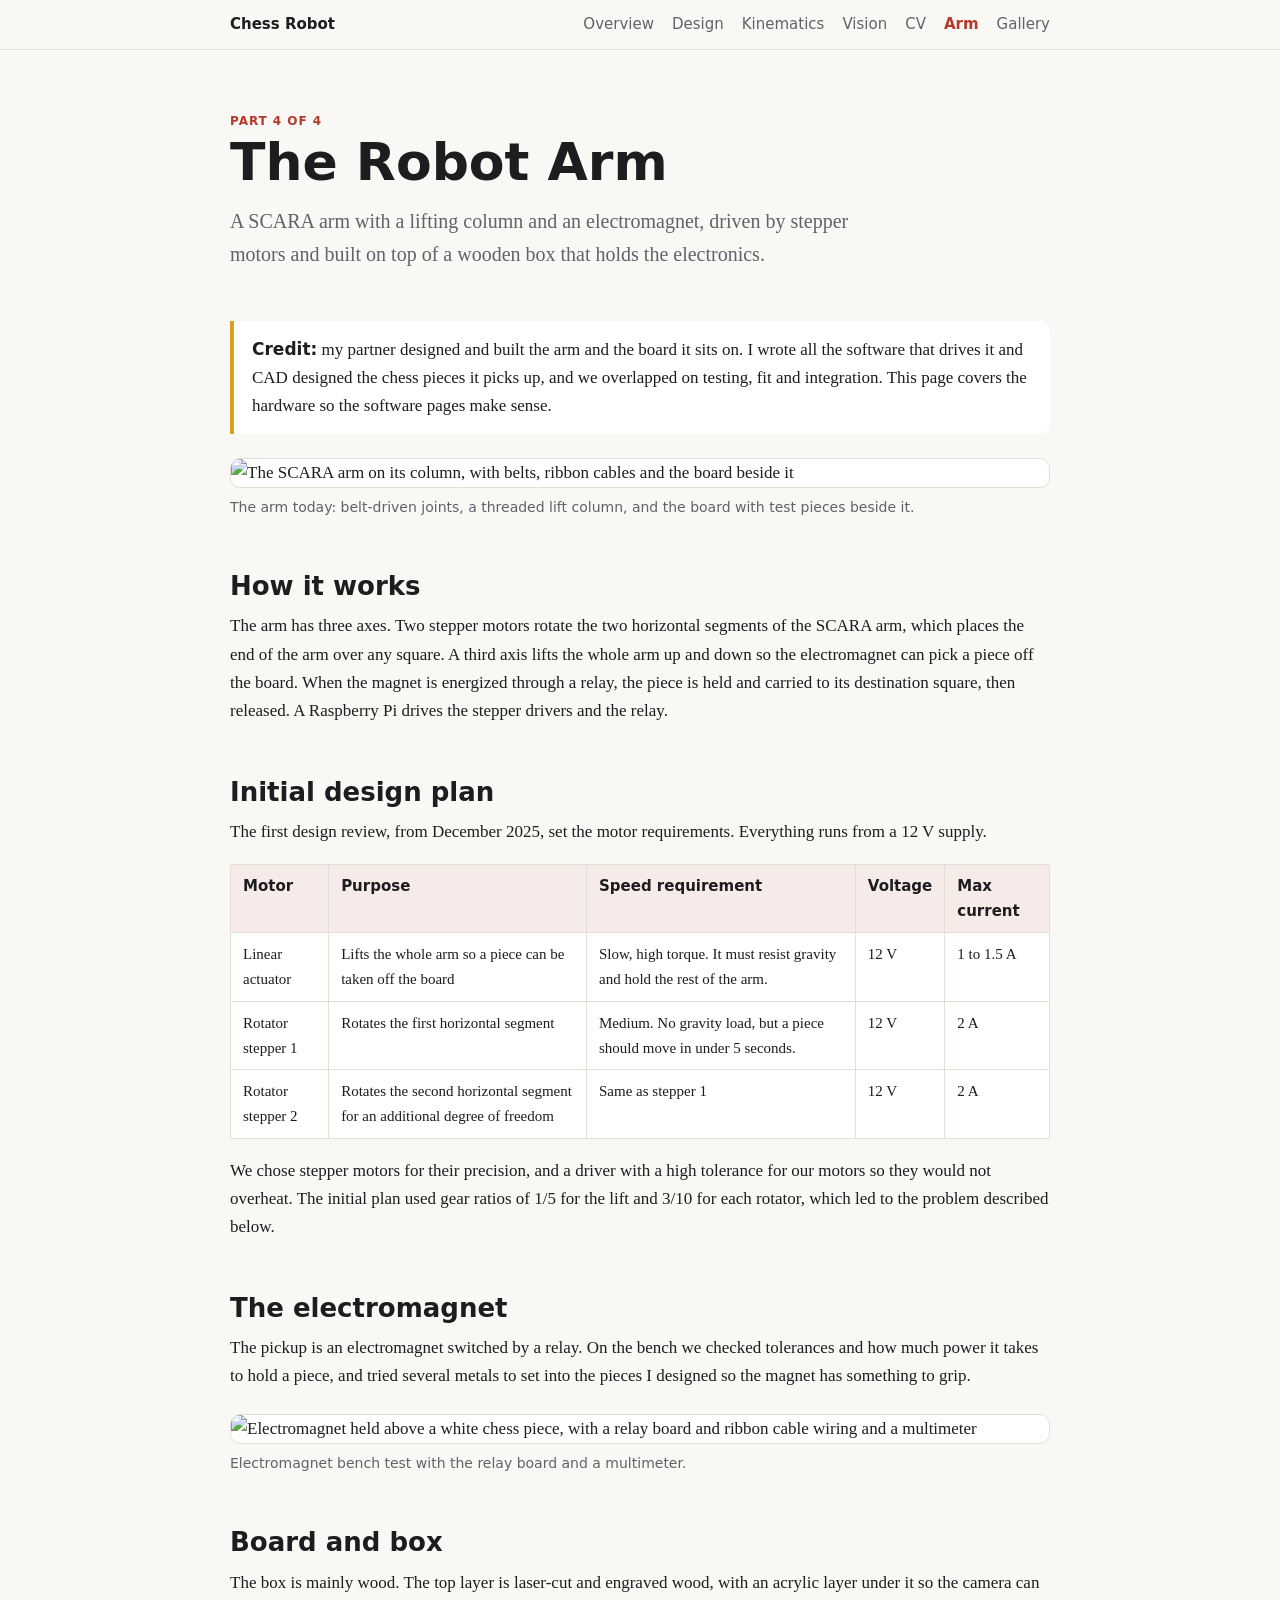
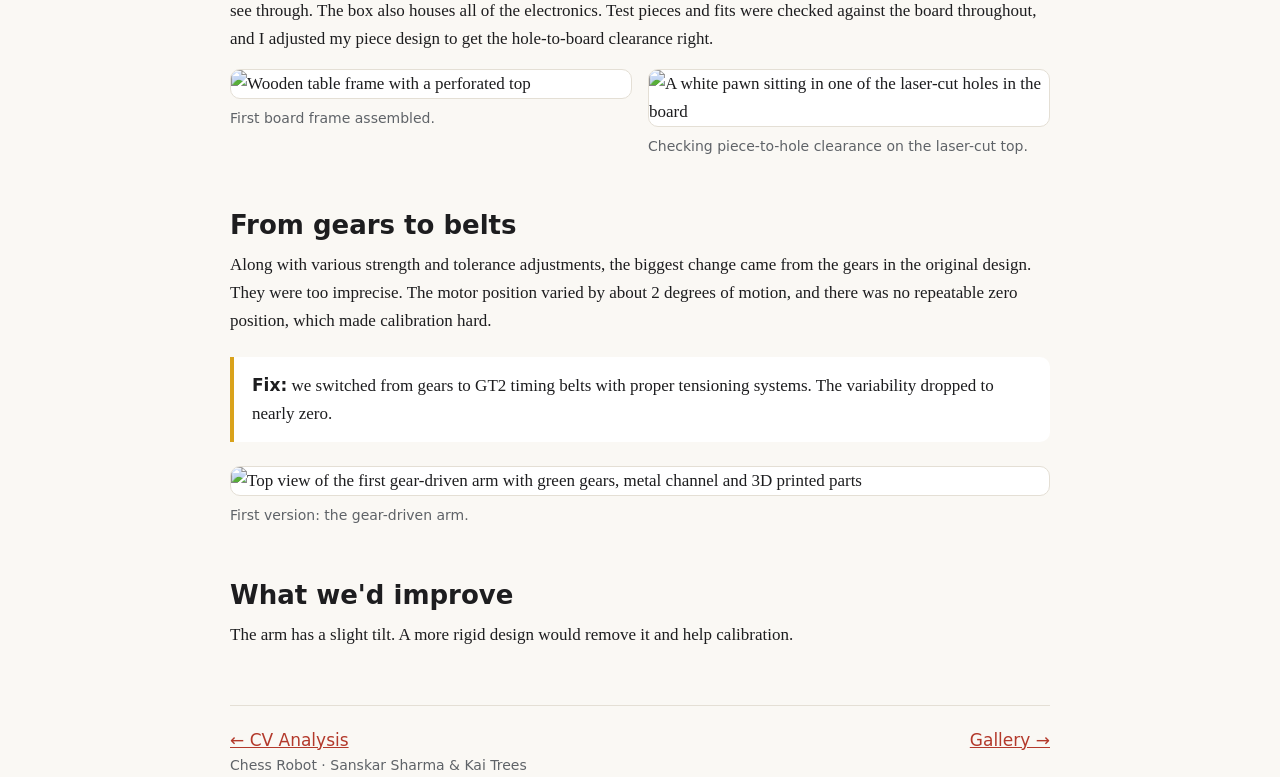
==== arm.html @ 75dbc2f9 "Add files via upload" ====
<!doctype html>
<html lang="en">
<head>
<meta charset="utf-8">
<meta name="viewport" content="width=device-width, initial-scale=1">
<title>Robot Arm | Chess Robot</title>
<meta name="description" content="The SCARA arm, electromagnetic pickup, board box and the switch from gears to belts.">
<link rel="stylesheet" href="style.css">
</head>
<body>
<nav>
  <div class="wrap">
    <a class="brand" href="index.html">Chess Robot</a>
    <a href="index.html">Overview</a>
    <a href="design.html">Design</a>
    <a href="kinematics.html">Kinematics</a>
    <a href="vision.html">Vision</a>
    <a href="cv.html">CV</a>
    <a class="on" href="arm.html">Arm</a>
    <a href="gallery.html">Gallery</a>
  </div>
</nav>

<main class="wrap">
  <header class="hero">
    <span class="label">Part 4 of 4</span>
    <h1>The Robot Arm</h1>
    <p class="lead">A SCARA arm with a lifting column and an electromagnet, driven by stepper motors and built on top of a wooden box that holds the electronics.</p>
  </header>

  <div class="callout"><strong>Credit:</strong> my partner designed and built the arm and the board it sits on. I wrote all the software that drives it and CAD designed the chess pieces it picks up, and we overlapped on testing, fit and integration. This page covers the hardware so the software pages make sense.</div>

  <figure>
    <img src="images/robot-arm.jpg" alt="The SCARA arm on its column, with belts, ribbon cables and the board beside it">
    <figcaption>The arm today: belt-driven joints, a threaded lift column, and the board with test pieces beside it.</figcaption>
  </figure>

  <h2>How it works</h2>
  <p>The arm has three axes. Two stepper motors rotate the two horizontal segments of the SCARA arm, which places the end of the arm over any square. A third axis lifts the whole arm up and down so the electromagnet can pick a piece off the board. When the magnet is energized through a relay, the piece is held and carried to its destination square, then released. A Raspberry Pi drives the stepper drivers and the relay.</p>

  <h2>Initial design plan</h2>
  <p>The first design review, from December 2025, set the motor requirements. Everything runs from a 12 V supply.</p>
  <div class="tablewrap">
  <table>
    <tr><th>Motor</th><th>Purpose</th><th>Speed requirement</th><th>Voltage</th><th>Max current</th></tr>
    <tr><td>Linear actuator</td><td>Lifts the whole arm so a piece can be taken off the board</td><td>Slow, high torque. It must resist gravity and hold the rest of the arm.</td><td>12 V</td><td>1 to 1.5 A</td></tr>
    <tr><td>Rotator stepper 1</td><td>Rotates the first horizontal segment</td><td>Medium. No gravity load, but a piece should move in under 5 seconds.</td><td>12 V</td><td>2 A</td></tr>
    <tr><td>Rotator stepper 2</td><td>Rotates the second horizontal segment for an additional degree of freedom</td><td>Same as stepper 1</td><td>12 V</td><td>2 A</td></tr>
  </table>
  </div>
  <p>We chose stepper motors for their precision, and a driver with a high tolerance for our motors so they would not overheat. The initial plan used gear ratios of 1/5 for the lift and 3/10 for each rotator, which led to the problem described below.</p>

  <h2>The electromagnet</h2>
  <p>The pickup is an electromagnet switched by a relay. On the bench we checked tolerances and how much power it takes to hold a piece, and tried several metals to set into the pieces I designed so the magnet has something to grip.</p>
  <figure>
    <img src="images/electromagnet-test.jpg" alt="Electromagnet held above a white chess piece, with a relay board and ribbon cable wiring and a multimeter">
    <figcaption>Electromagnet bench test with the relay board and a multimeter.</figcaption>
  </figure>

  <h2>Board and box</h2>
  <p>The box is mainly wood. The top layer is laser-cut and engraved wood, with an acrylic layer under it so the camera can see through. The box also houses all of the electronics. Test pieces and fits were checked against the board throughout, and I adjusted my piece design to get the hole-to-board clearance right.</p>
  <div class="grid2">
    <figure>
      <img src="images/board-frame.jpg" alt="Wooden table frame with a perforated top">
      <figcaption>First board frame assembled.</figcaption>
    </figure>
    <figure>
      <img src="images/pawn-hole.jpg" alt="A white pawn sitting in one of the laser-cut holes in the board">
      <figcaption>Checking piece-to-hole clearance on the laser-cut top.</figcaption>
    </figure>
  </div>

  <h2>From gears to belts</h2>
  <p>Along with various strength and tolerance adjustments, the biggest change came from the gears in the original design. They were too imprecise. The motor position varied by about 2 degrees of motion, and there was no repeatable zero position, which made calibration hard.</p>
  <div class="callout"><strong>Fix:</strong> we switched from gears to GT2 timing belts with proper tensioning systems. The variability dropped to nearly zero.</div>
  <figure>
    <img src="images/arm-gear-v1.jpg" alt="Top view of the first gear-driven arm with green gears, metal channel and 3D printed parts">
    <figcaption>First version: the gear-driven arm.</figcaption>
  </figure>

  <h2>What we'd improve</h2>
  <p>The arm has a slight tilt. A more rigid design would remove it and help calibration.</p>

  <div class="pager"><a href="cv.html">&larr; CV Analysis</a><a href="gallery.html">Gallery &rarr;</a></div>
</main>

<footer class="wrap">Chess Robot &middot; Sanskar Sharma &amp; Kai Trees</footer>
</body>
</html>
---- style.css ----
:root {
  --bg: #faf8f4;
  --ink: #1d1d1f;
  --muted: #5f6368;
  --accent: #b3392b;
  --accent-2: #d9a21b;
  --card: #ffffff;
  --line: #e4dfd5;
  --code-bg: #1f2328;
  --code-ink: #e6e6e6;
}
@media (prefers-color-scheme: dark) {
  :root {
    --bg: #17181a;
    --ink: #ececec;
    --muted: #a0a4a8;
    --accent: #e8695a;
    --accent-2: #e6b73a;
    --card: #202225;
    --line: #34373b;
    --code-bg: #0f1113;
  }
}
* { box-sizing: border-box; }
html { scroll-behavior: smooth; }
body {
  margin: 0;
  background: var(--bg);
  color: var(--ink);
  font: 17px/1.65 Georgia, "Times New Roman", serif;
}
h1, h2, h3, nav, .label, th, figcaption, .btn {
  font-family: system-ui, -apple-system, "Segoe UI", Roboto, sans-serif;
}
.wrap { max-width: 860px; margin: 0 auto; padding: 0 20px; }

/* nav */
nav {
  position: sticky; top: 0; z-index: 10;
  background: var(--bg);
  border-bottom: 1px solid var(--line);
}
nav .wrap { display: flex; flex-wrap: wrap; gap: 4px 18px; align-items: center; padding-top: 12px; padding-bottom: 12px; }
nav .brand { font-weight: 700; margin-right: auto; color: var(--ink); text-decoration: none; }
nav a { color: var(--muted); text-decoration: none; font-size: 15px; }
nav a:hover, nav a.on { color: var(--accent); }
nav a.on { font-weight: 600; }

/* hero */
.hero { padding: 56px 0 28px; }
.hero h1 { font-size: clamp(34px, 6vw, 52px); line-height: 1.1; margin: 0 0 14px; }
.hero p.lead { font-size: 20px; color: var(--muted); margin: 0; max-width: 640px; }
.label { text-transform: uppercase; letter-spacing: .08em; font-size: 12px; color: var(--accent); font-weight: 700; }

h2 { font-size: 26px; margin: 52px 0 10px; line-height: 1.2; }
h3 { font-size: 19px; margin: 28px 0 6px; }
p { margin: 0 0 16px; }
a { color: var(--accent); }

/* facts */
.facts { display: grid; grid-template-columns: repeat(auto-fit, minmax(240px, 1fr)); gap: 14px; margin: 28px 0 8px; }
.fact { background: var(--card); border: 1px solid var(--line); border-radius: 10px; padding: 16px 18px; }
.fact .label { display: block; margin-bottom: 6px; }
.fact p { margin: 0; font-size: 15.5px; line-height: 1.5; }

/* figures */
figure { margin: 24px 0; }
figure img { width: 100%; height: auto; border-radius: 10px; border: 1px solid var(--line); display: block; background: var(--card); }
figcaption { font-size: 14px; color: var(--muted); margin-top: 8px; }
.grid2 { display: grid; grid-template-columns: repeat(auto-fit, minmax(300px, 1fr)); gap: 16px; }
.grid2 figure { margin: 0; }

video { width: 100%; height: auto; border-radius: 10px; border: 1px solid var(--line); display: block; background: #000; }
.grid3 { display: grid; grid-template-columns: repeat(auto-fit, minmax(240px, 1fr)); gap: 16px; }
.grid3 figure { margin: 0; }

/* callout */
.callout { border-left: 4px solid var(--accent-2); background: var(--card); padding: 14px 18px; border-radius: 0 10px 10px 0; margin: 22px 0; }
.callout strong { font-family: system-ui, sans-serif; }

/* tables */
.tablewrap { overflow-x: auto; margin: 18px 0; }
table { border-collapse: collapse; width: 100%; font-size: 15px; background: var(--card); }
th, td { text-align: left; padding: 9px 12px; border: 1px solid var(--line); vertical-align: top; }
th { background: color-mix(in srgb, var(--accent) 10%, var(--card)); }

/* code */
pre, code { font-family: ui-monospace, SFMono-Regular, Menlo, Consolas, monospace; }
pre { background: var(--code-bg); color: var(--code-ink); padding: 16px 18px; border-radius: 10px; overflow-x: auto; font-size: 14px; line-height: 1.5; }
code { font-size: .92em; }
p code, li code { background: color-mix(in srgb, var(--muted) 18%, transparent); padding: 1px 5px; border-radius: 4px; }

/* page links */
.cards { display: grid; grid-template-columns: repeat(auto-fit, minmax(250px, 1fr)); gap: 14px; margin: 18px 0; }
.cards a { display: block; background: var(--card); border: 1px solid var(--line); border-radius: 10px; padding: 18px; text-decoration: none; color: var(--ink); transition: border-color .15s, transform .15s; }
.cards a:hover { border-color: var(--accent); transform: translateY(-2px); }
.cards a b { display: block; font-family: system-ui, sans-serif; color: var(--accent); margin-bottom: 4px; }
.cards a span { font-size: 15px; color: var(--muted); line-height: 1.45; display: block; }

.pager { display: flex; justify-content: space-between; gap: 12px; margin: 56px 0 0; padding-top: 20px; border-top: 1px solid var(--line); font-family: system-ui, sans-serif; }
footer { color: var(--muted); font-size: 14px; padding: 36px 0 56px; font-family: system-ui, sans-serif; }

@media (max-width: 520px) {
  body { font-size: 16px; }
  .hero { padding-top: 36px; }
}
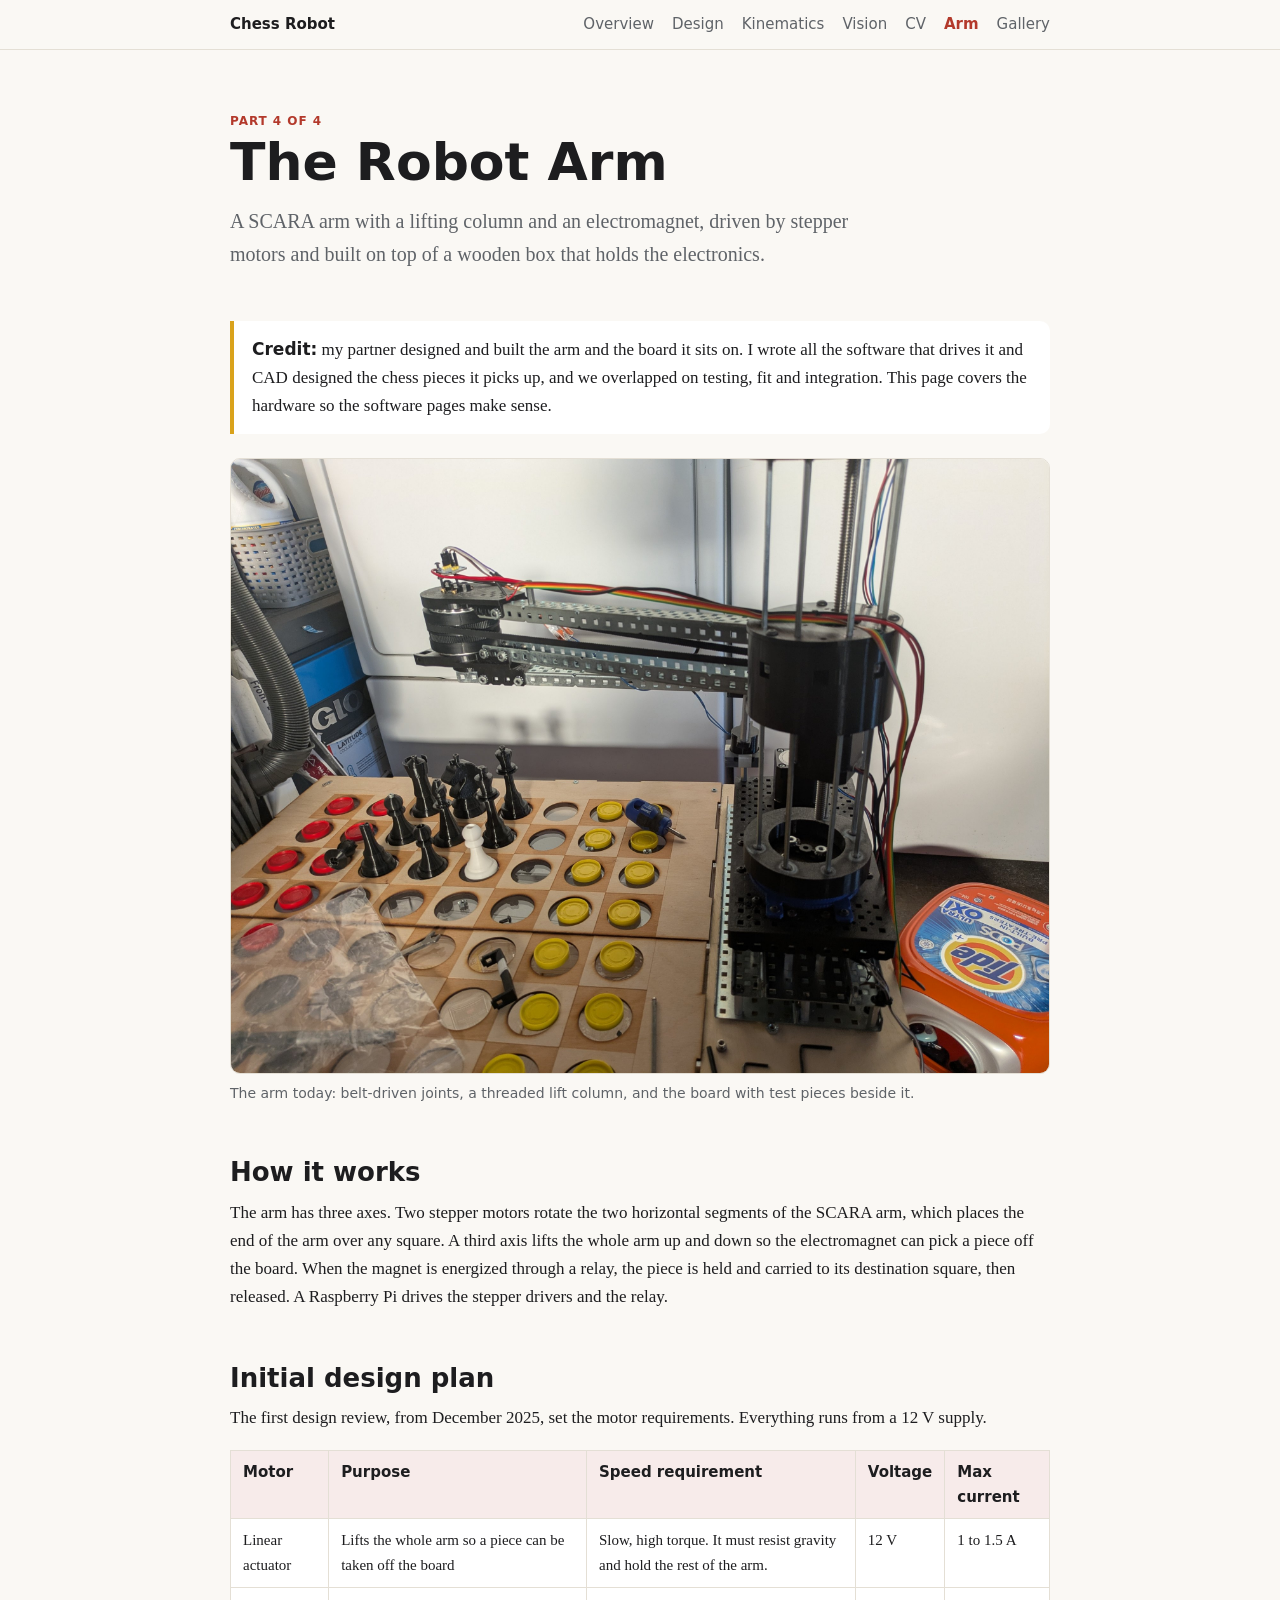
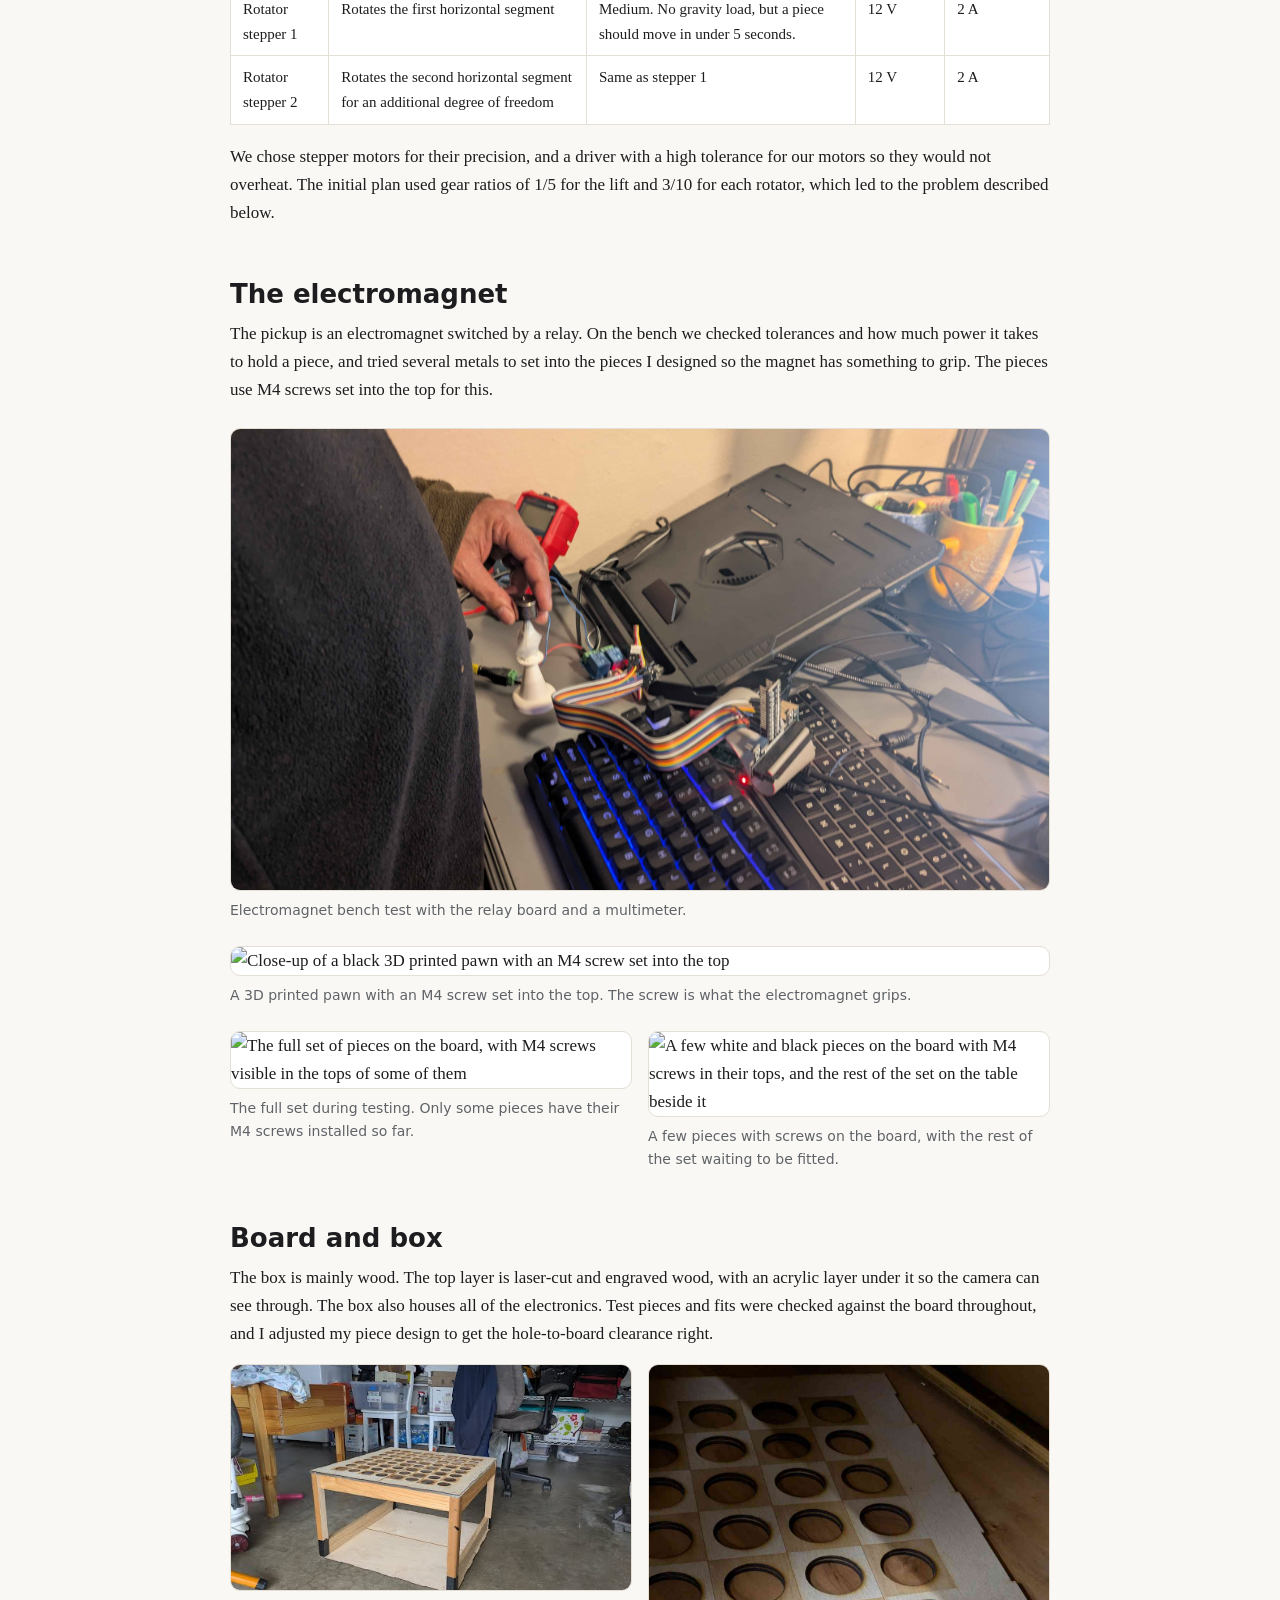
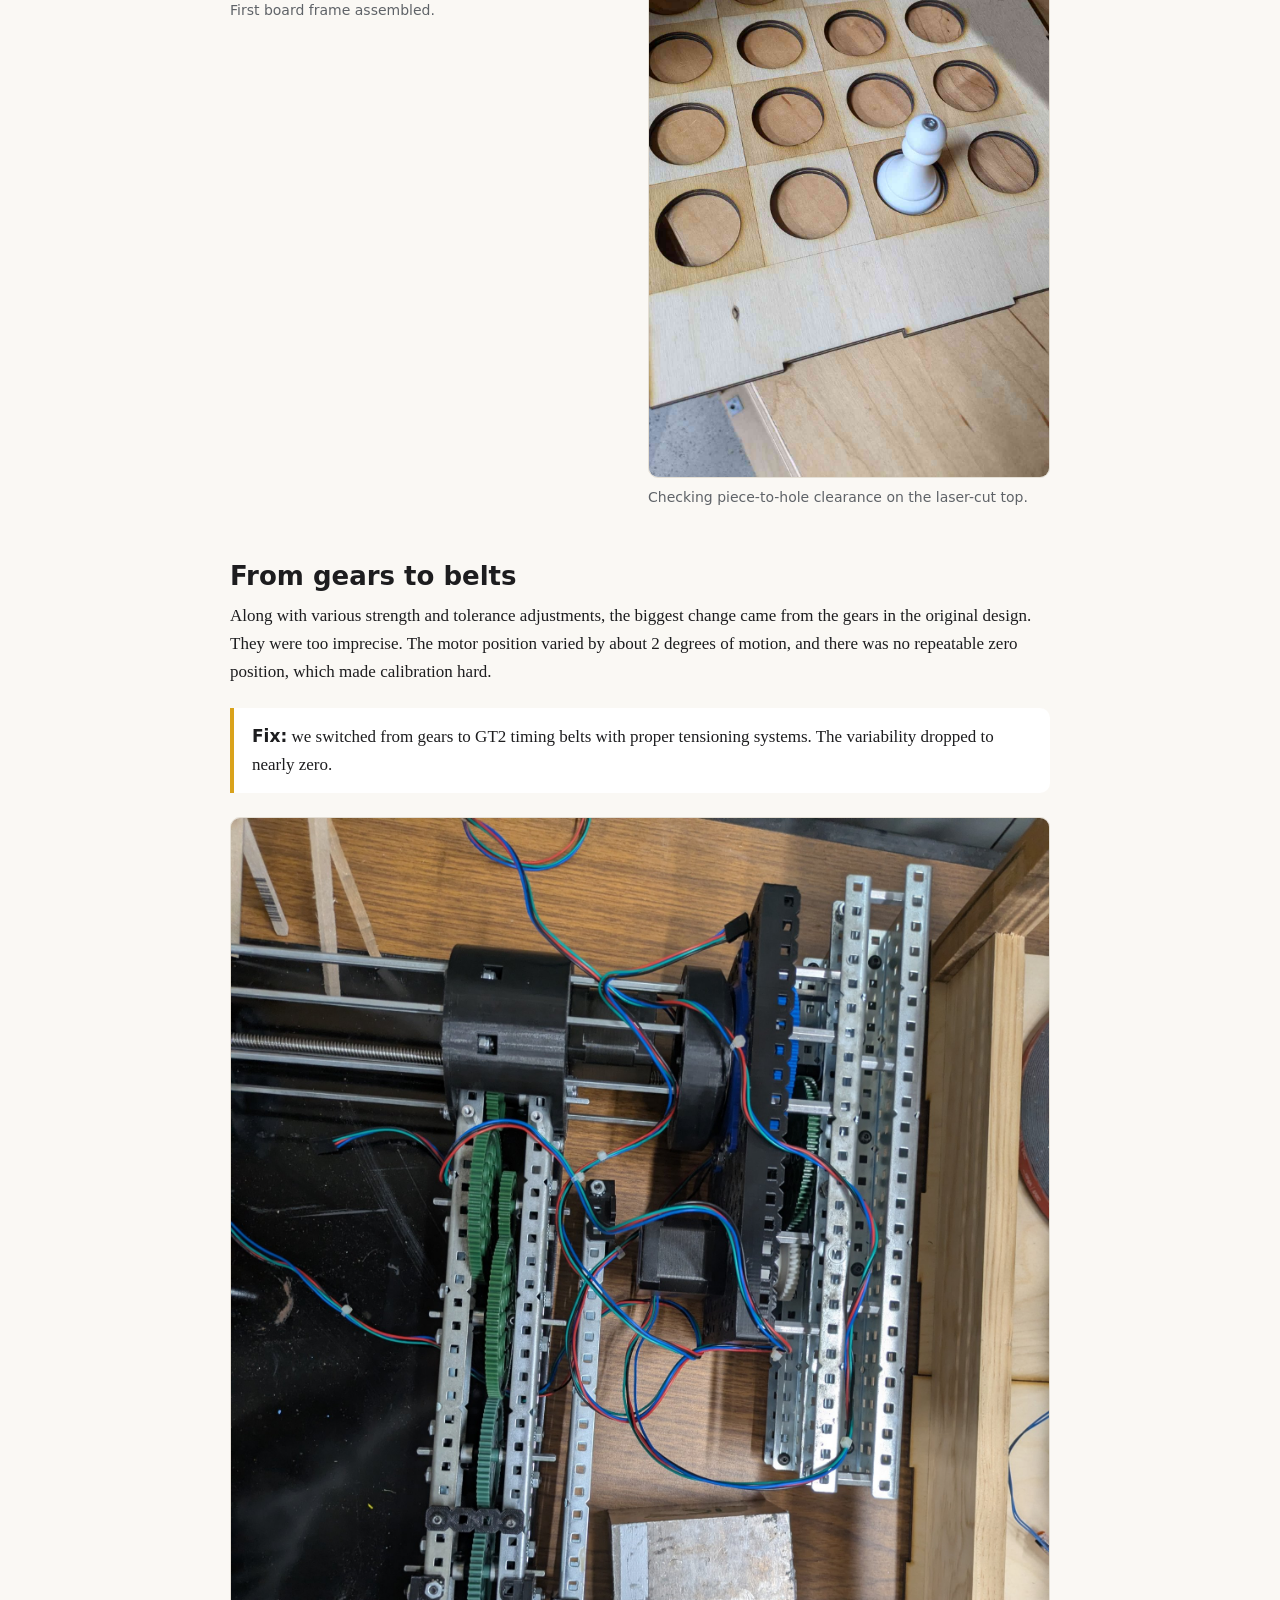
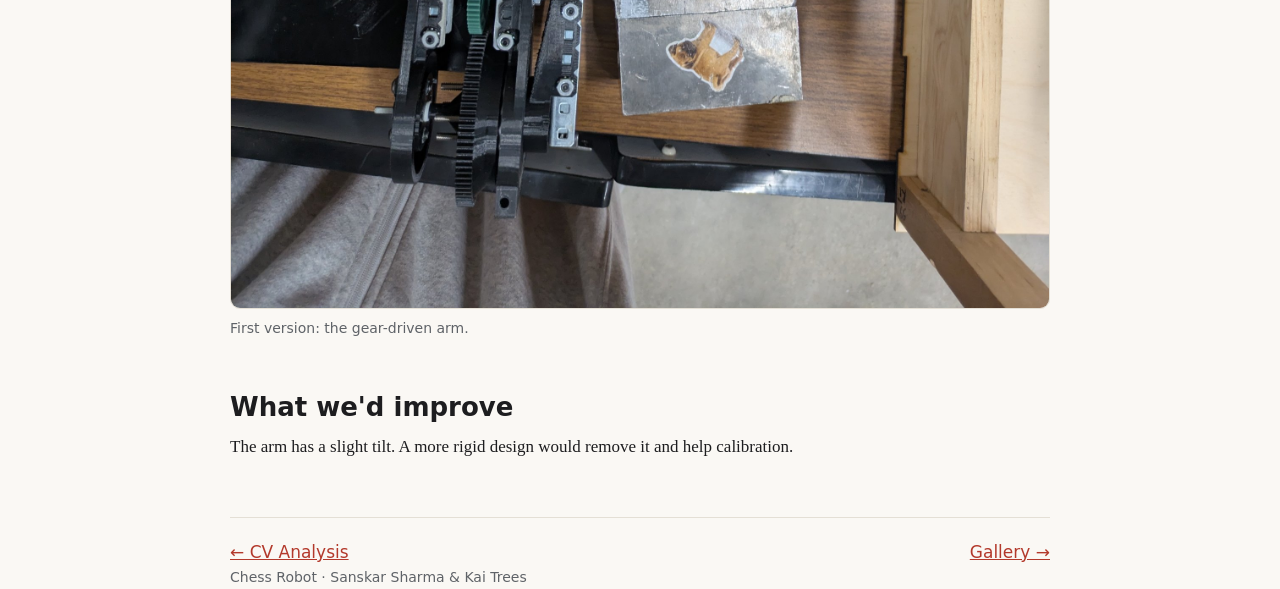
==== commit 6cb79970: "Add files via upload" ====
--- a/arm.html
+++ b/arm.html
@@ -51,11 +51,25 @@
   <p>We chose stepper motors for their precision, and a driver with a high tolerance for our motors so they would not overheat. The initial plan used gear ratios of 1/5 for the lift and 3/10 for each rotator, which led to the problem described below.</p>
 
   <h2>The electromagnet</h2>
-  <p>The pickup is an electromagnet switched by a relay. On the bench we checked tolerances and how much power it takes to hold a piece, and tried several metals to set into the pieces I designed so the magnet has something to grip.</p>
+  <p>The pickup is an electromagnet switched by a relay. On the bench we checked tolerances and how much power it takes to hold a piece, and tried several metals to set into the pieces I designed so the magnet has something to grip. The pieces use M4 screws set into the top for this.</p>
   <figure>
     <img src="images/electromagnet-test.jpg" alt="Electromagnet held above a white chess piece, with a relay board and ribbon cable wiring and a multimeter">
     <figcaption>Electromagnet bench test with the relay board and a multimeter.</figcaption>
   </figure>
+  <figure>
+    <img src="images/piece-screw-closeup.jpg" alt="Close-up of a black 3D printed pawn with an M4 screw set into the top">
+    <figcaption>A 3D printed pawn with an M4 screw set into the top. The screw is what the electromagnet grips.</figcaption>
+  </figure>
+  <div class="grid2">
+    <figure>
+      <img src="images/pieces-screws-all.jpg" alt="The full set of pieces on the board, with M4 screws visible in the tops of some of them">
+      <figcaption>The full set during testing. Only some pieces have their M4 screws installed so far.</figcaption>
+    </figure>
+    <figure>
+      <img src="images/pieces-screws-testing.jpg" alt="A few white and black pieces on the board with M4 screws in their tops, and the rest of the set on the table beside it">
+      <figcaption>A few pieces with screws on the board, with the rest of the set waiting to be fitted.</figcaption>
+    </figure>
+  </div>
 
   <h2>Board and box</h2>
   <p>The box is mainly wood. The top layer is laser-cut and engraved wood, with an acrylic layer under it so the camera can see through. The box also houses all of the electronics. Test pieces and fits were checked against the board throughout, and I adjusted my piece design to get the hole-to-board clearance right.</p>
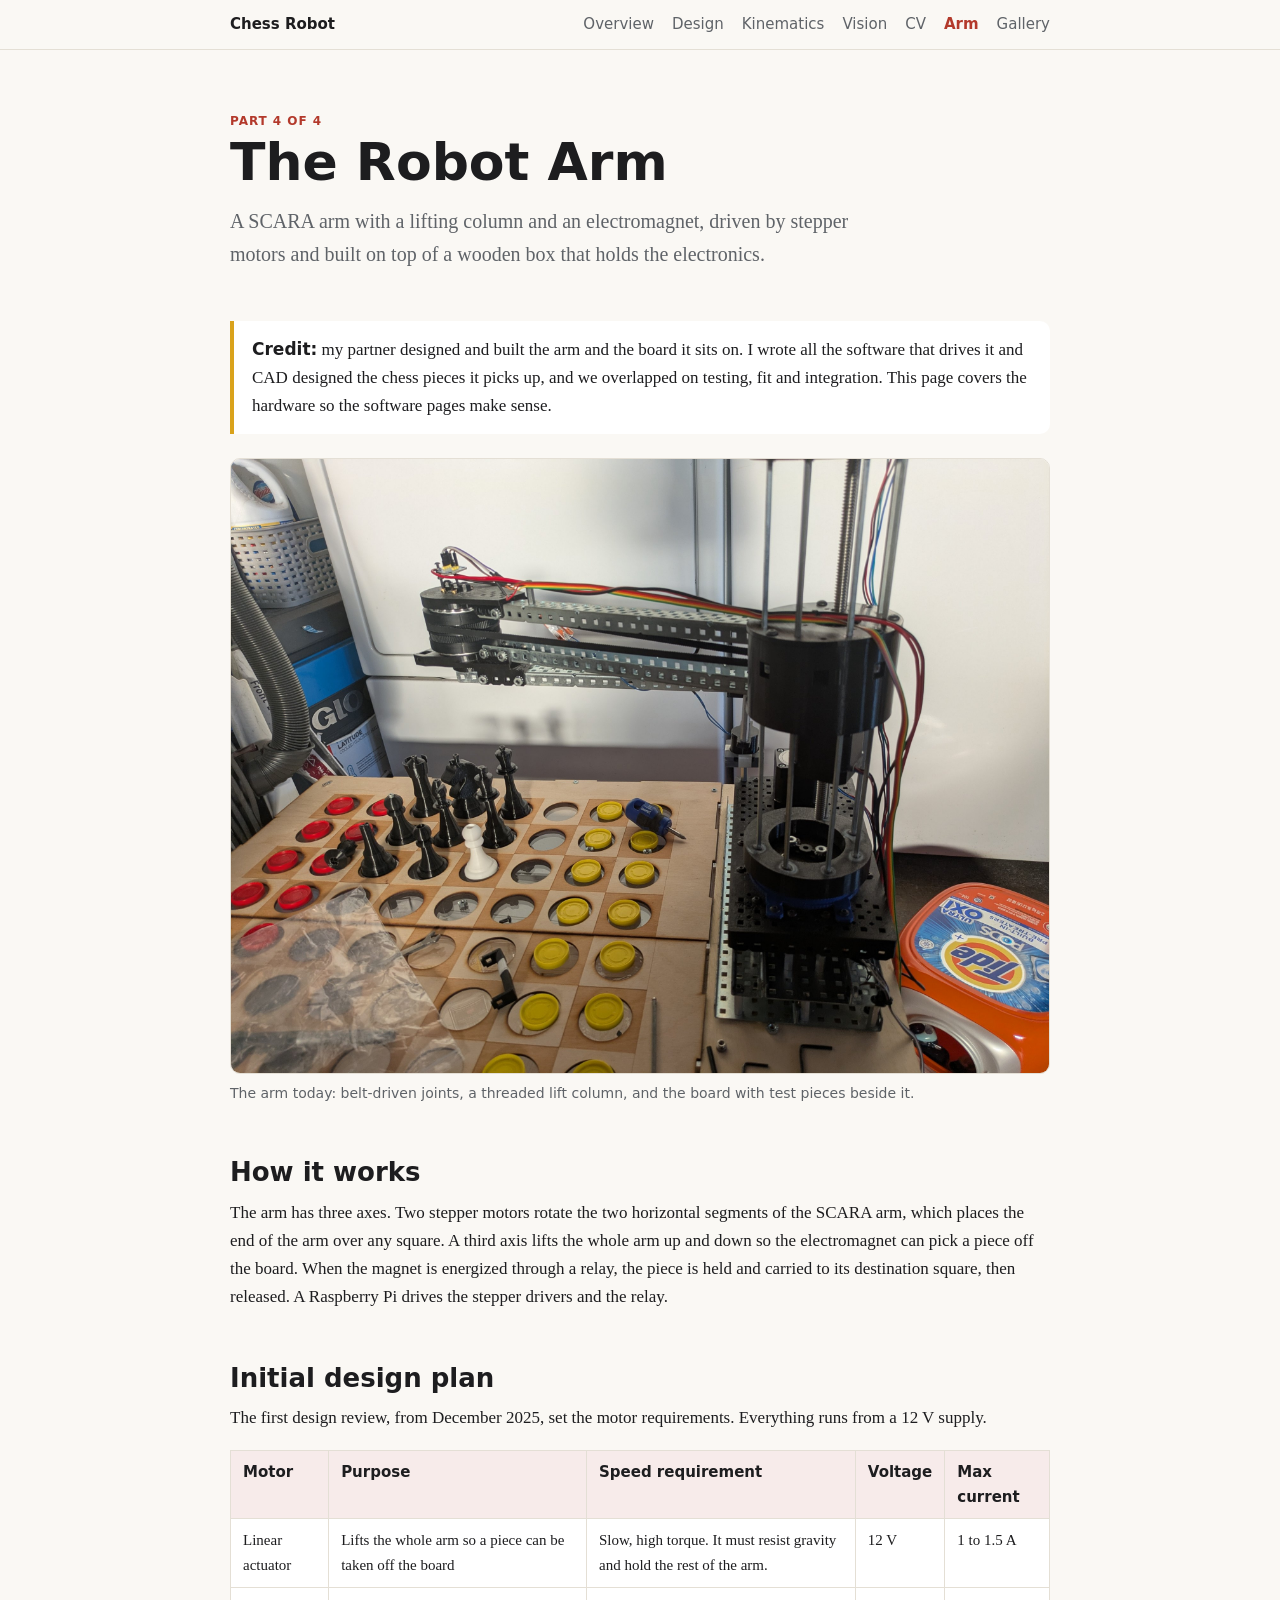
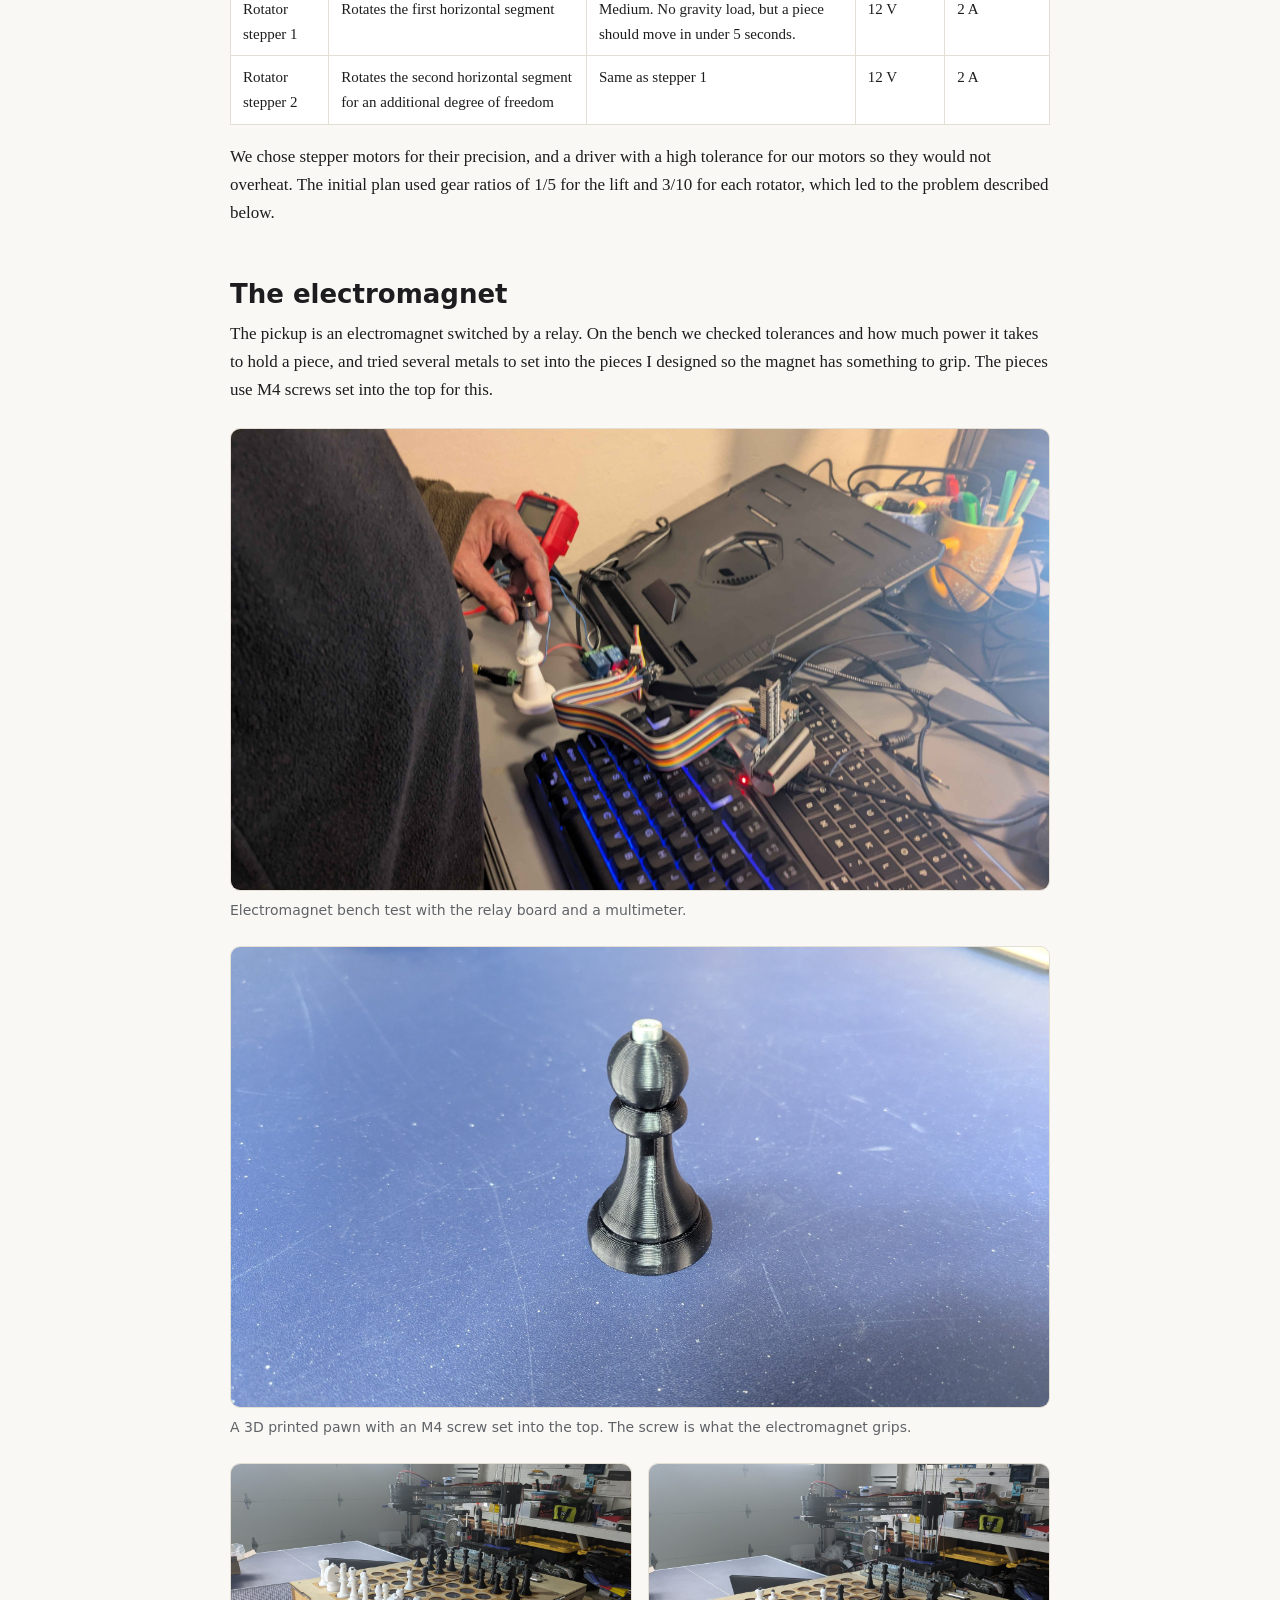
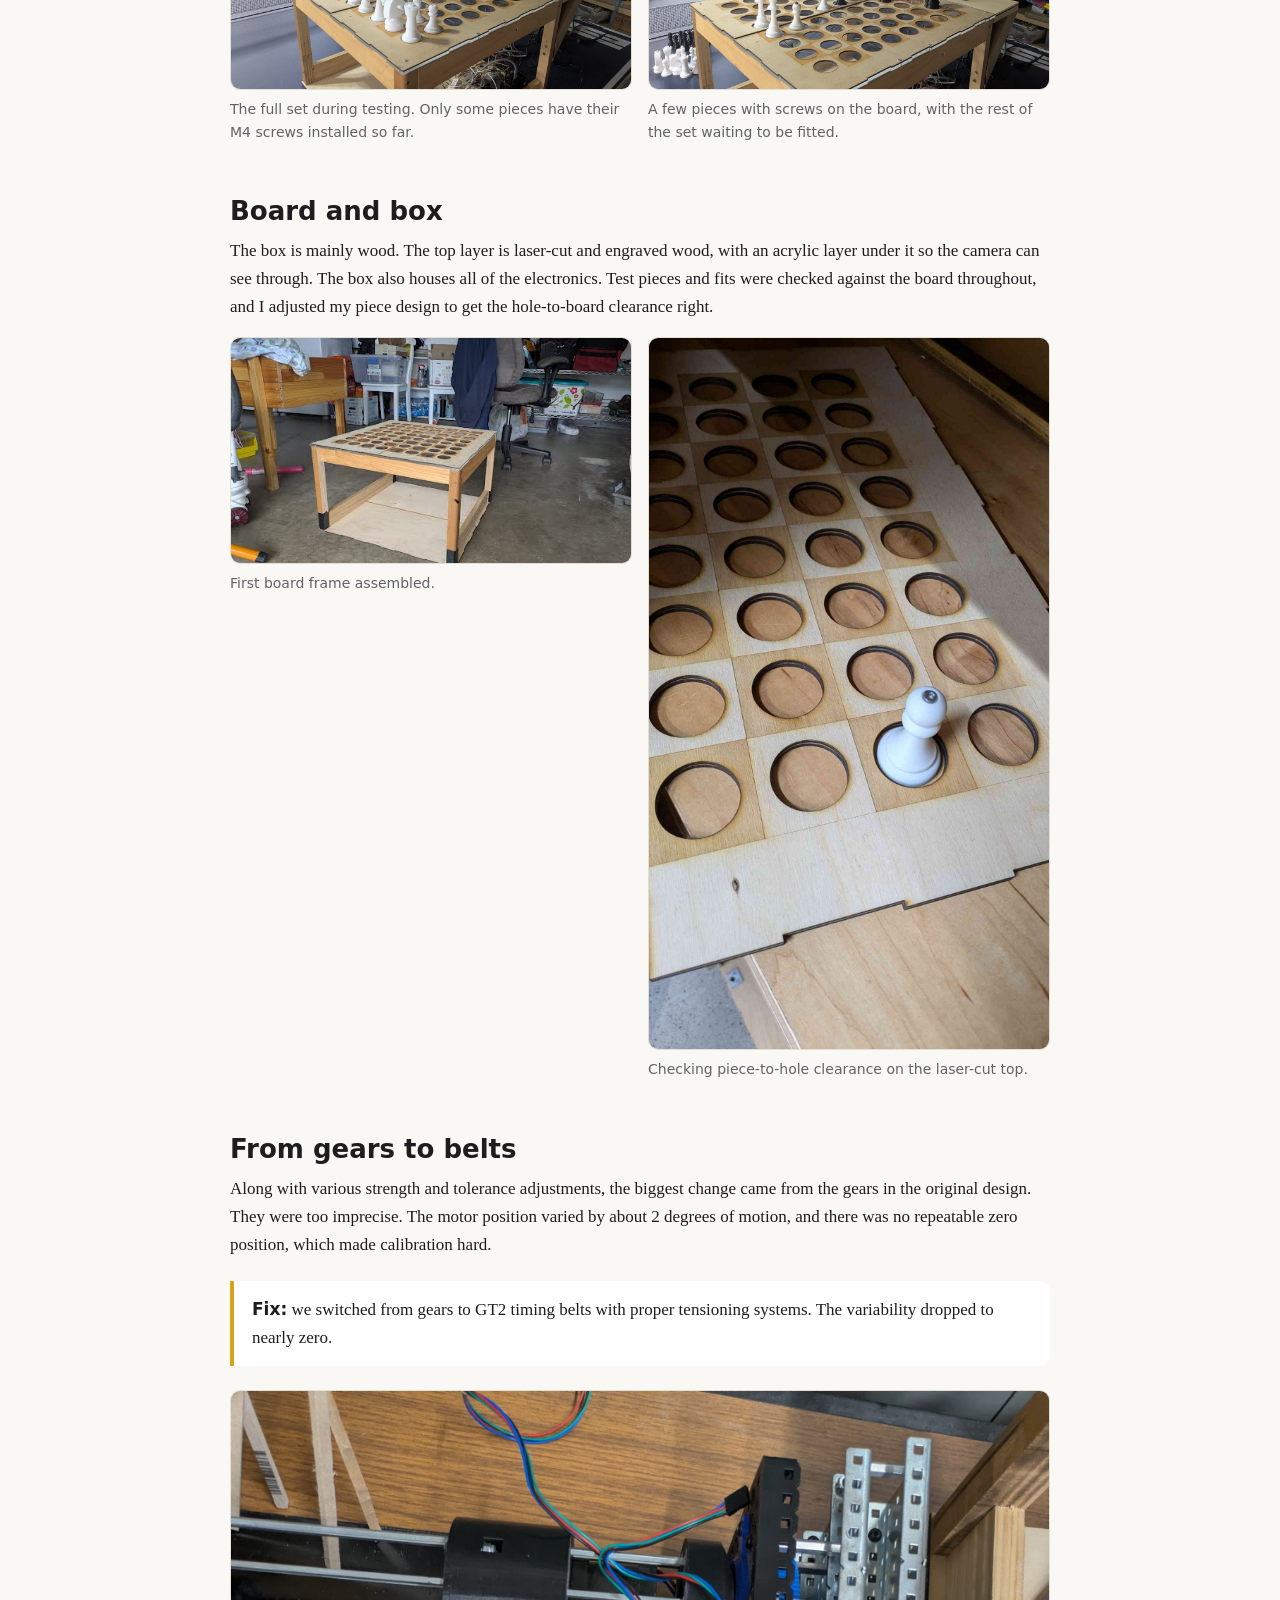
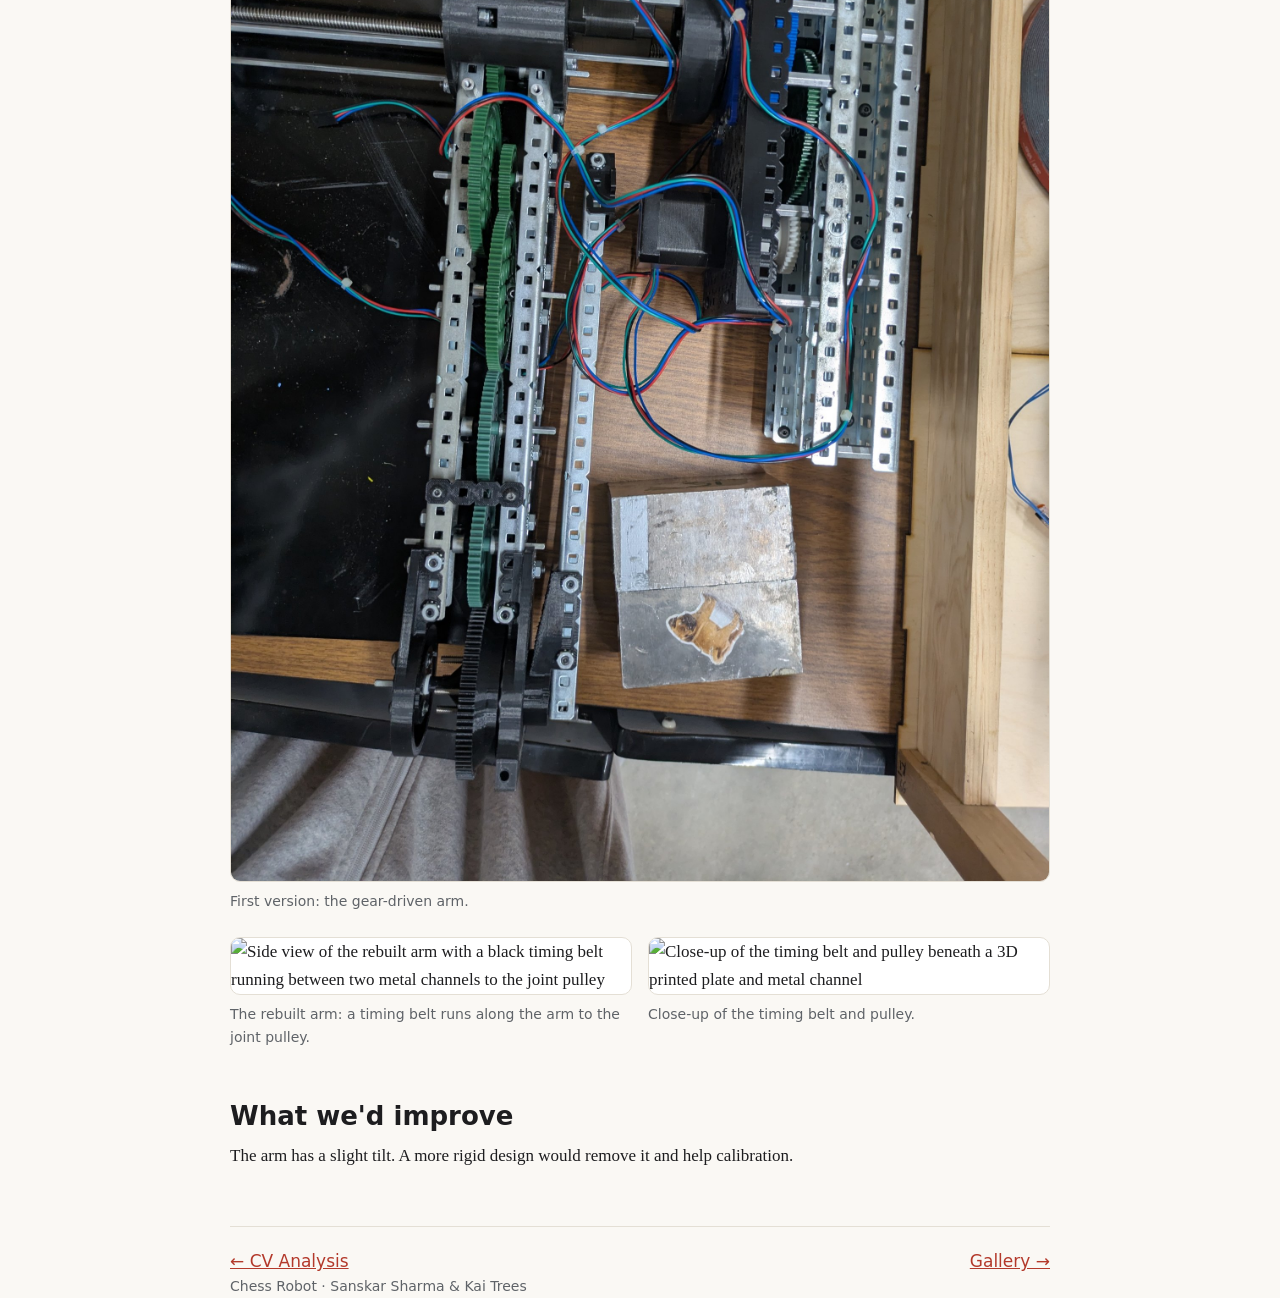
==== commit 25ba7bb2: "Add files via upload" ====
--- a/arm.html
+++ b/arm.html
@@ -91,6 +91,16 @@
     <img src="images/arm-gear-v1.jpg" alt="Top view of the first gear-driven arm with green gears, metal channel and 3D printed parts">
     <figcaption>First version: the gear-driven arm.</figcaption>
   </figure>
+  <div class="grid2">
+    <figure>
+      <img src="images/belt-arm-side.jpg" alt="Side view of the rebuilt arm with a black timing belt running between two metal channels to the joint pulley">
+      <figcaption>The rebuilt arm: a timing belt runs along the arm to the joint pulley.</figcaption>
+    </figure>
+    <figure>
+      <img src="images/belt-closeup.jpg" alt="Close-up of the timing belt and pulley beneath a 3D printed plate and metal channel">
+      <figcaption>Close-up of the timing belt and pulley.</figcaption>
+    </figure>
+  </div>
 
   <h2>What we'd improve</h2>
   <p>The arm has a slight tilt. A more rigid design would remove it and help calibration.</p>
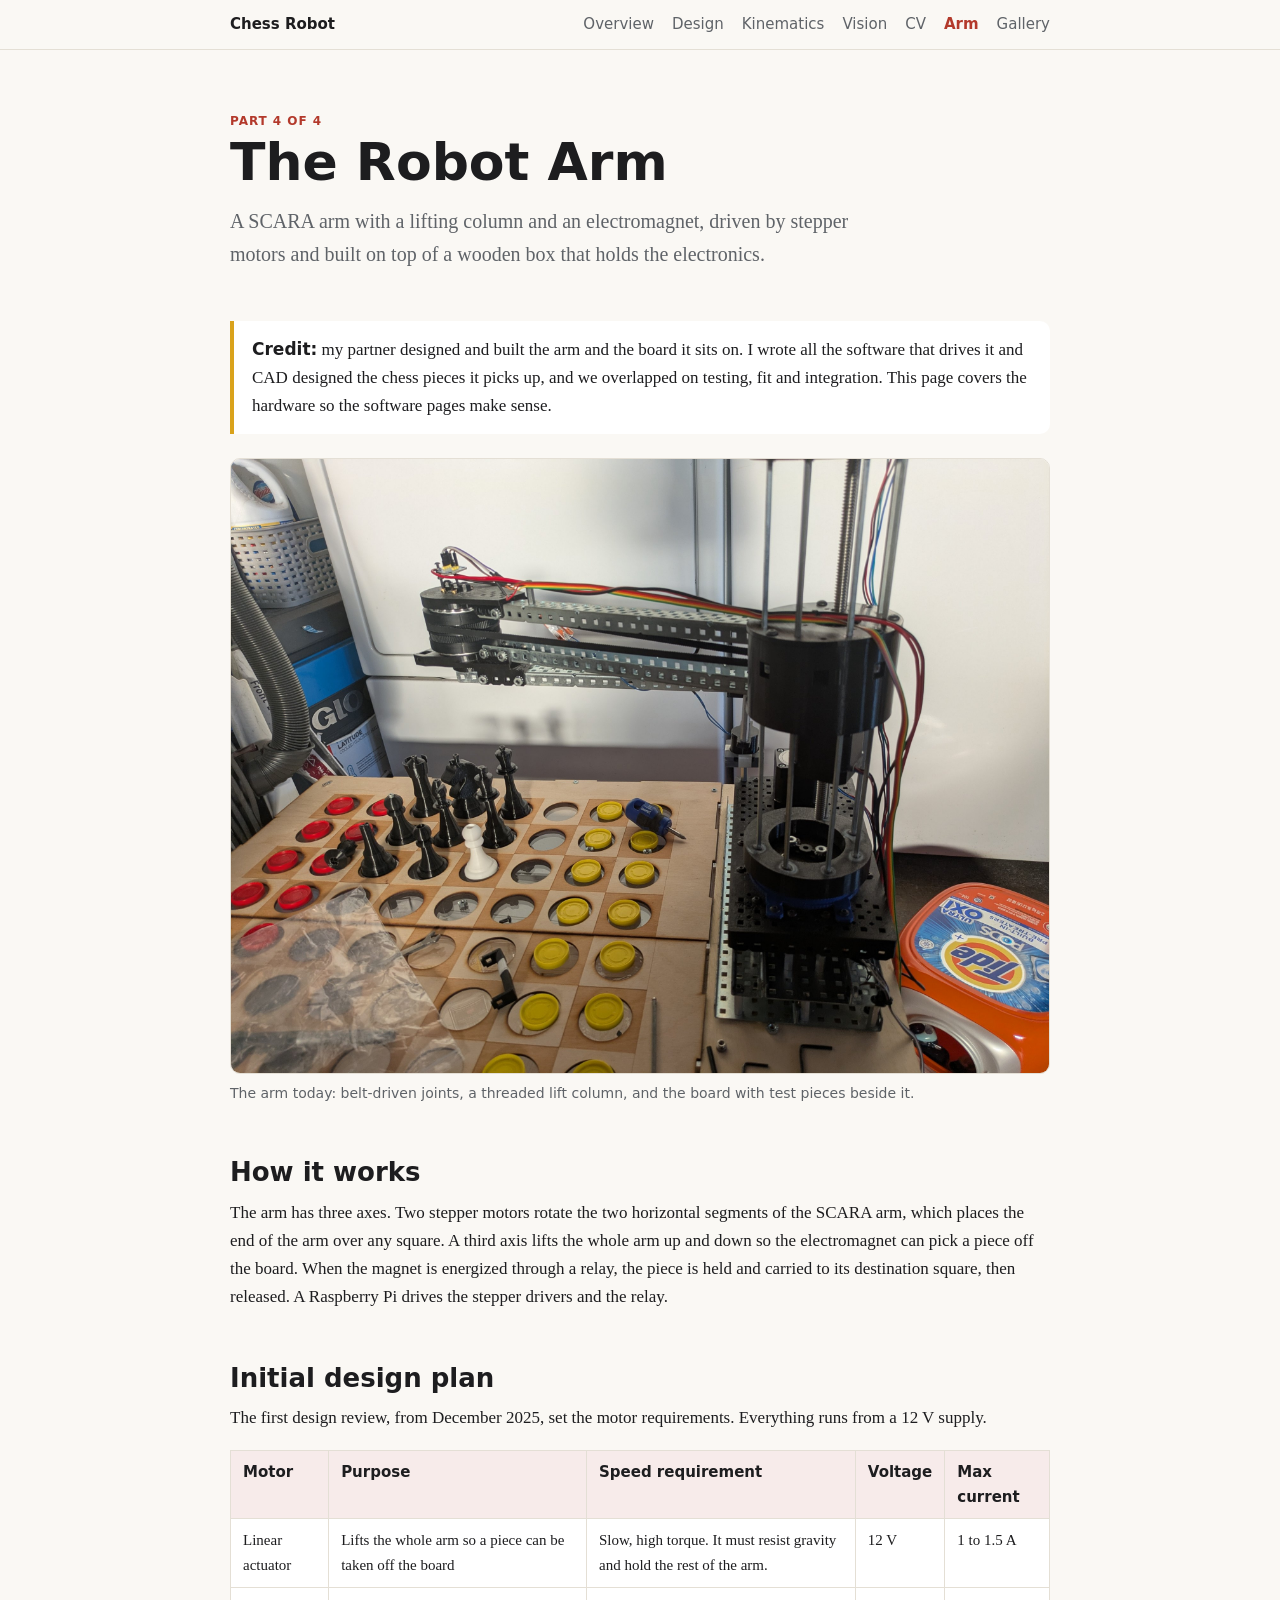
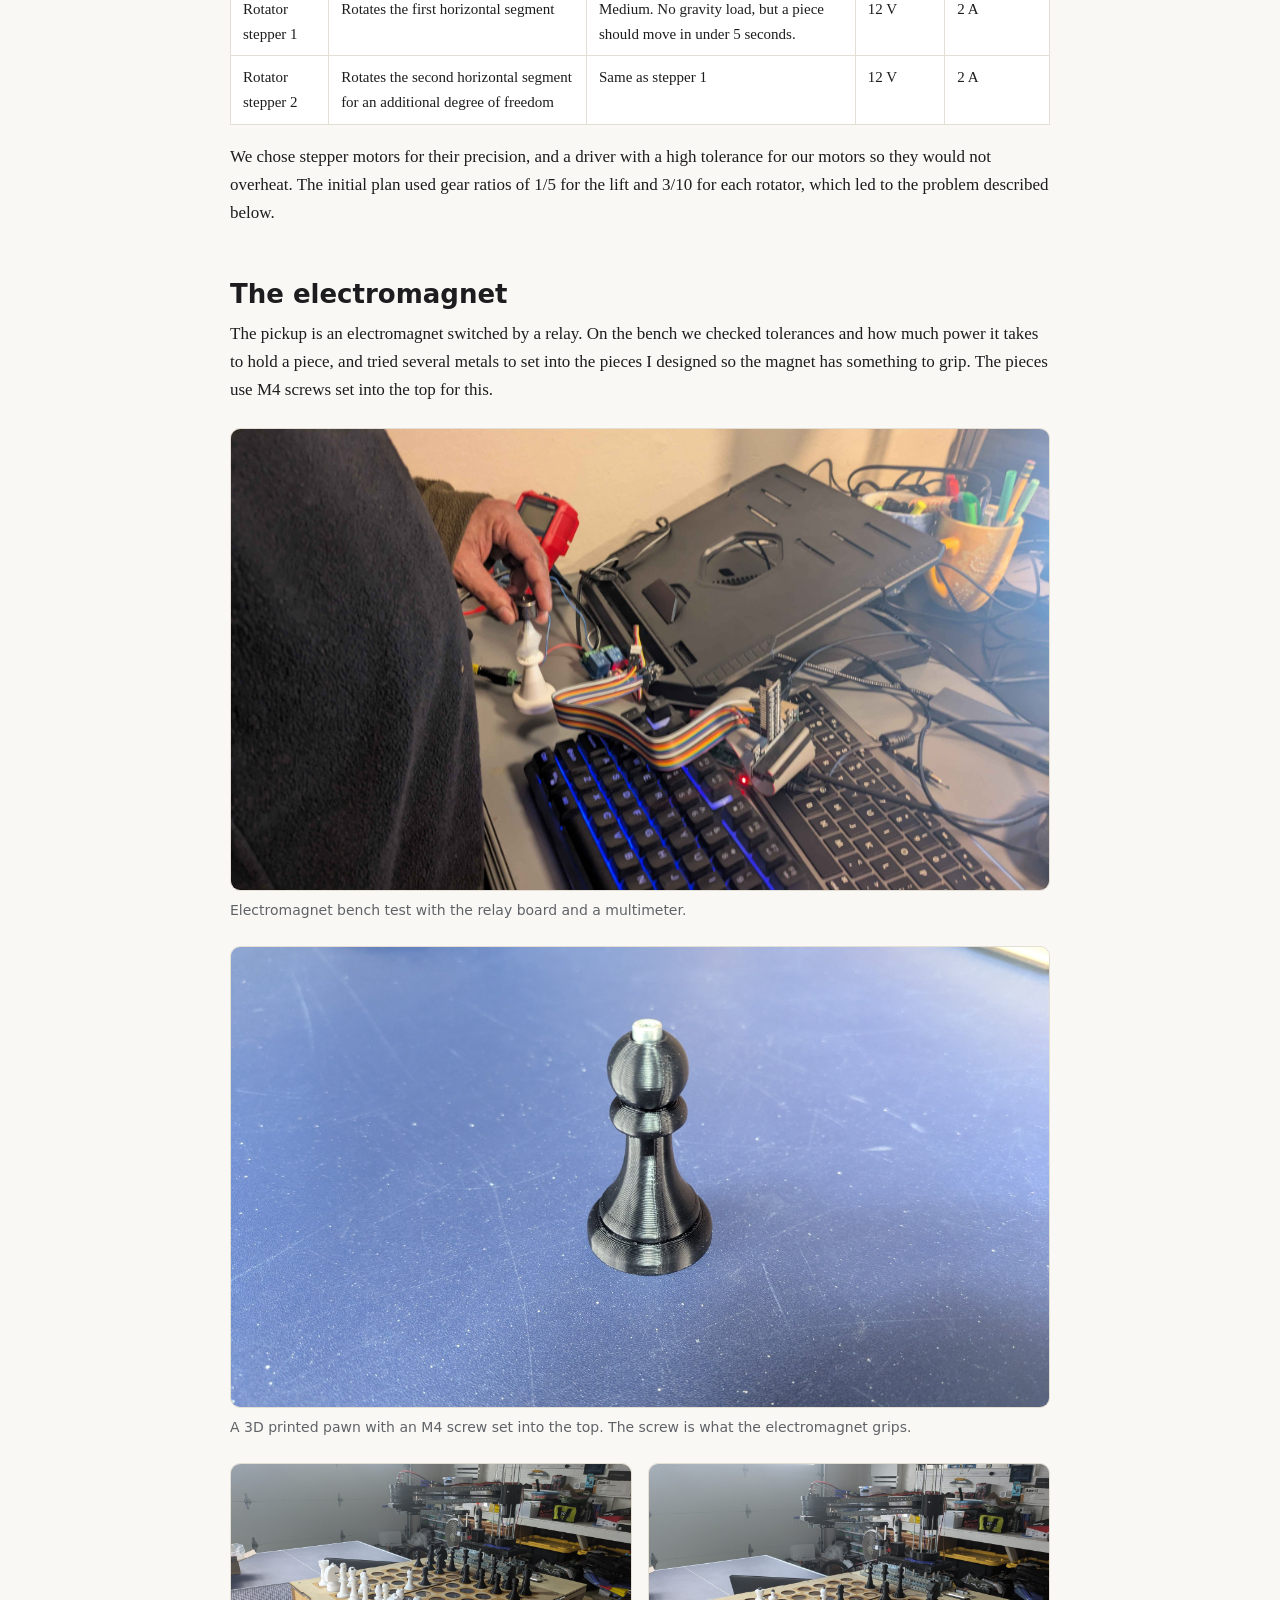
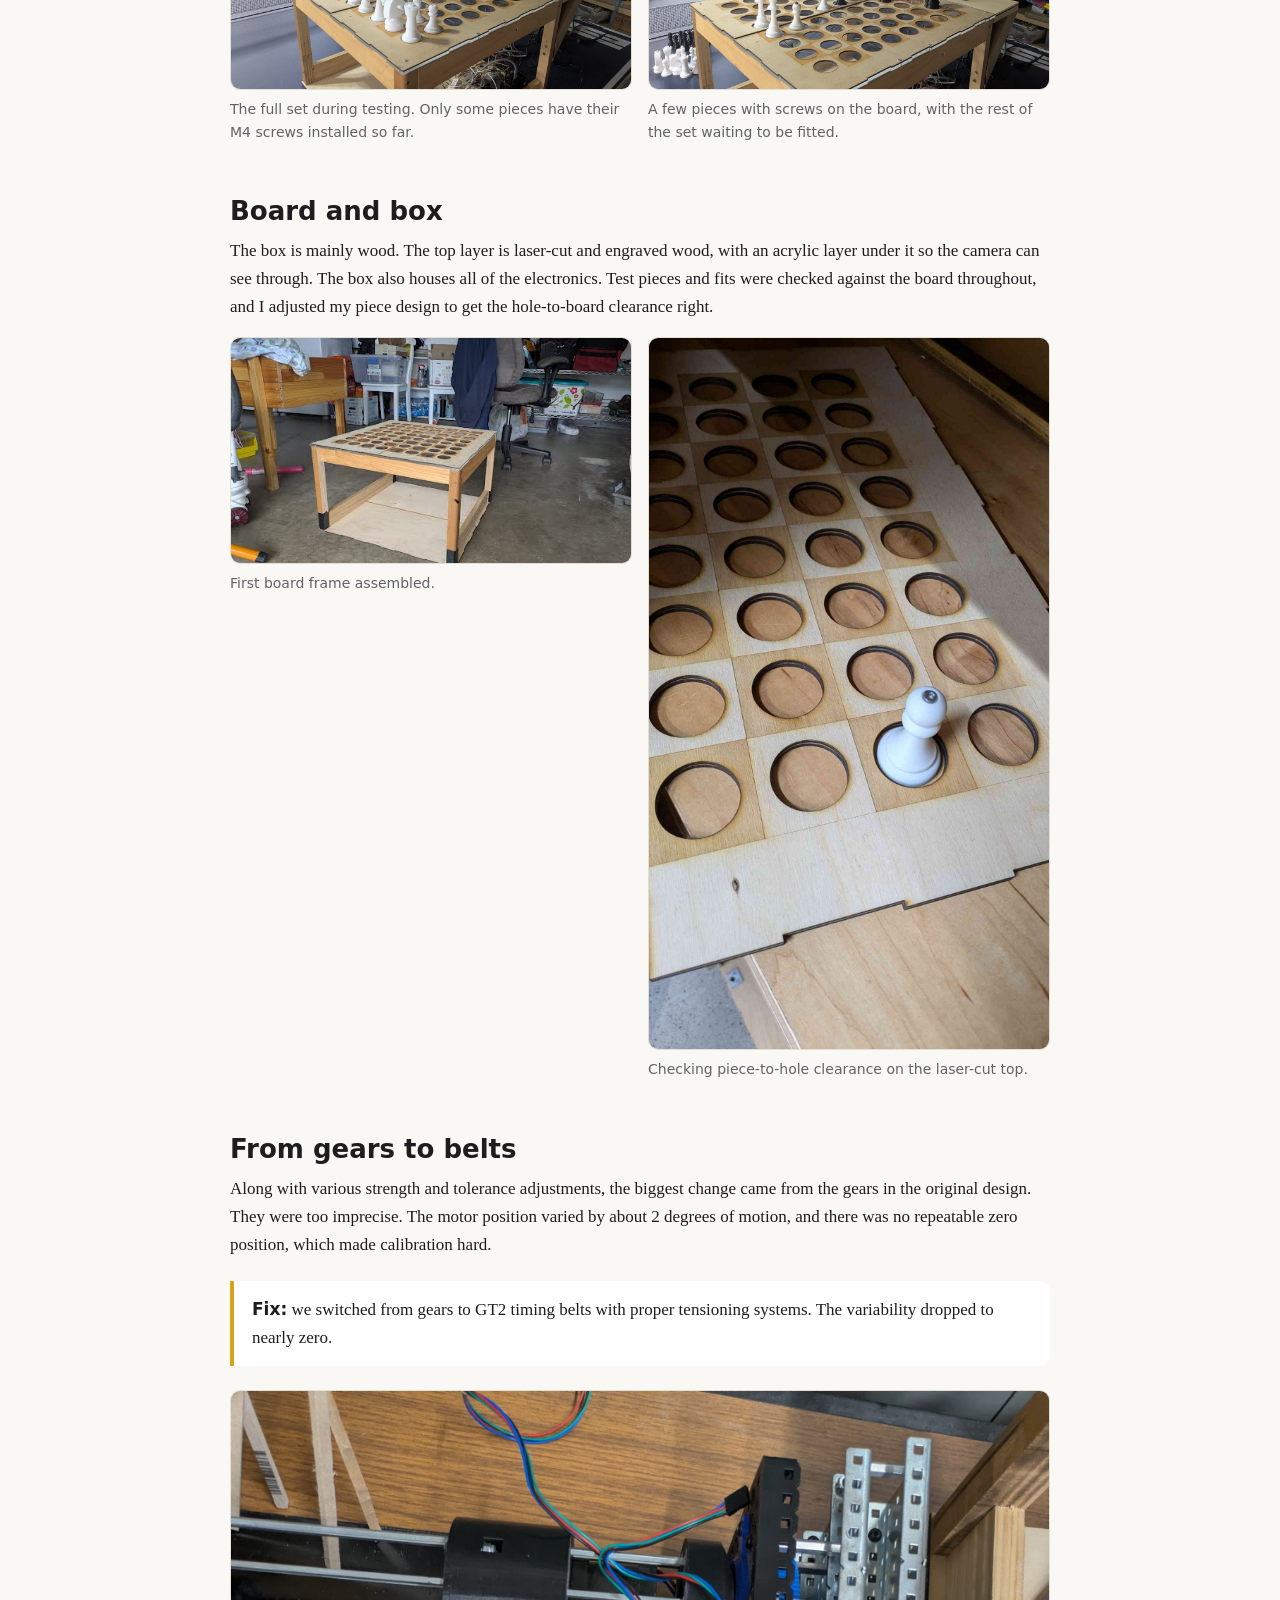
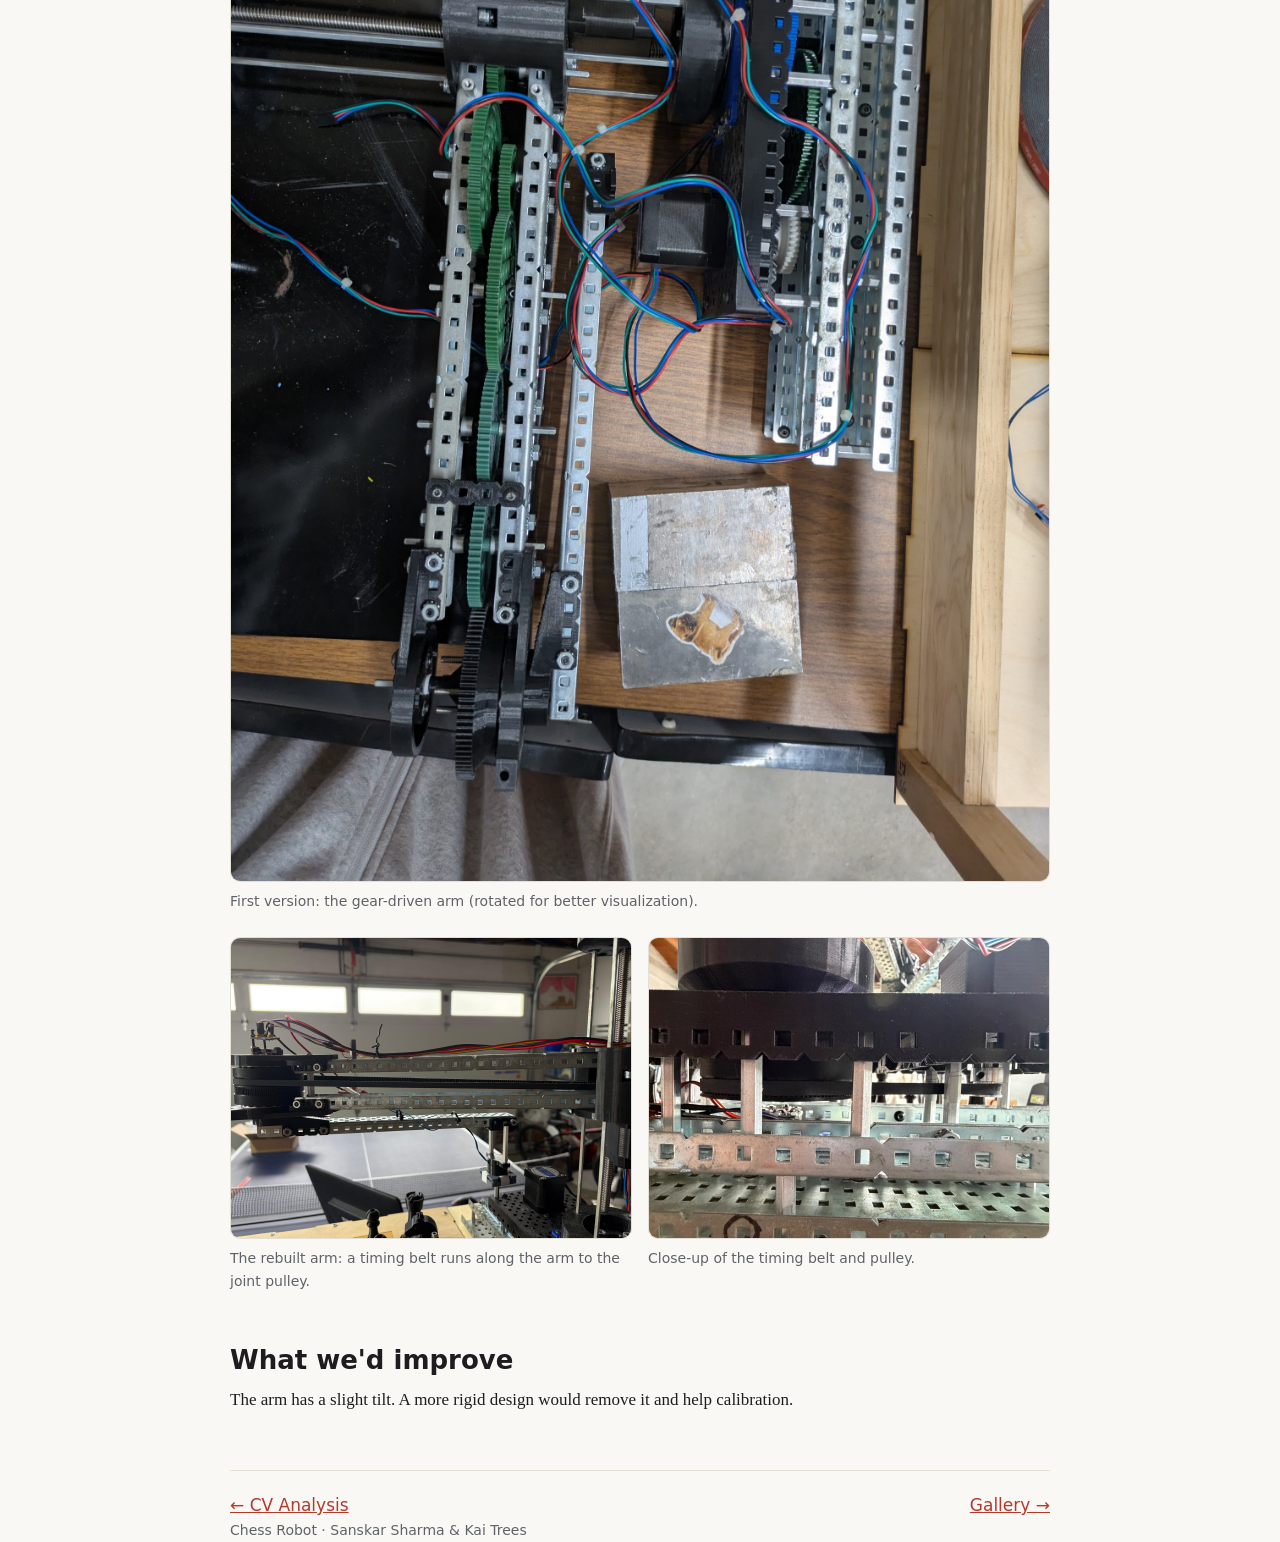
==== commit 60d4f5f4: "Modify figcaption for gear-driven arm image Updated the figcaption for the first version of the arm " ====
--- a/arm.html
+++ b/arm.html
@@ -89,7 +89,7 @@
   <div class="callout"><strong>Fix:</strong> we switched from gears to GT2 timing belts with proper tensioning systems. The variability dropped to nearly zero.</div>
   <figure>
     <img src="images/arm-gear-v1.jpg" alt="Top view of the first gear-driven arm with green gears, metal channel and 3D printed parts">
-    <figcaption>First version: the gear-driven arm.</figcaption>
+    <figcaption>First version: the gear-driven arm (rotated for better visualization).</figcaption>
   </figure>
   <div class="grid2">
     <figure>
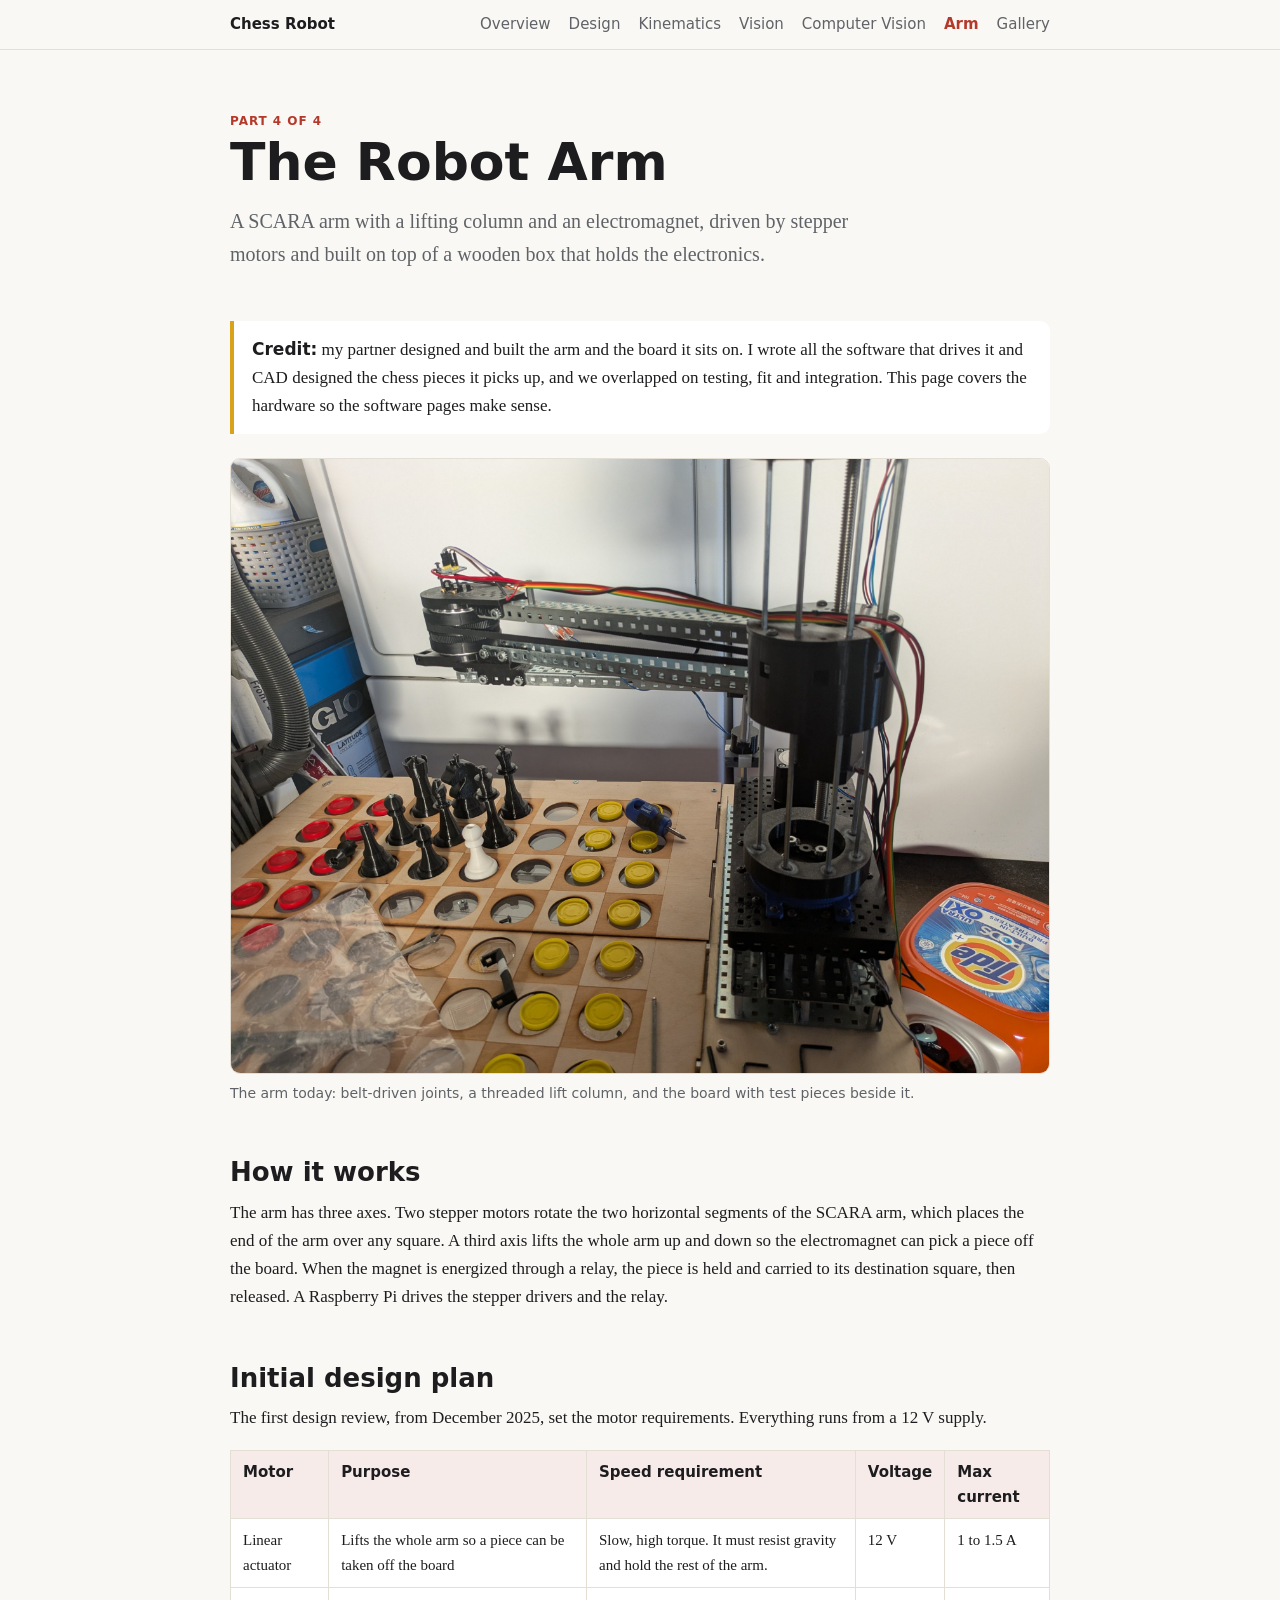
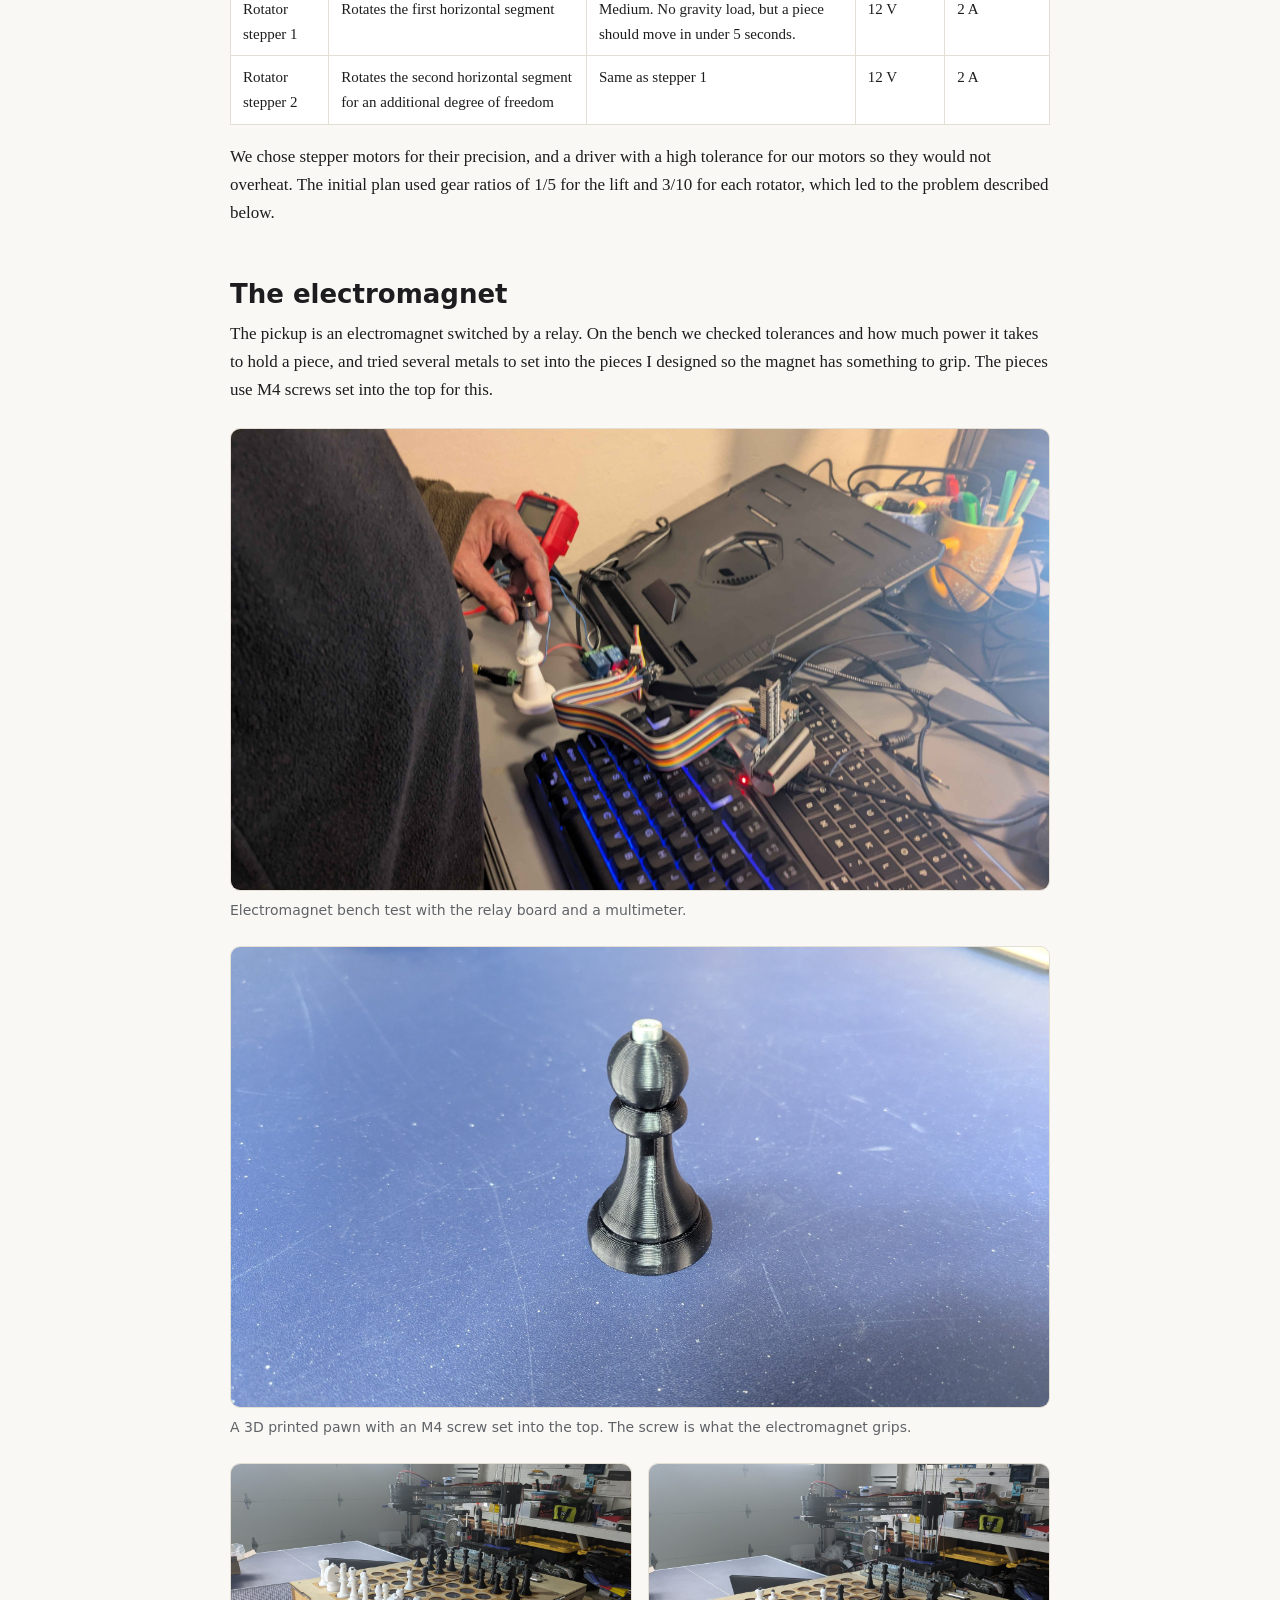
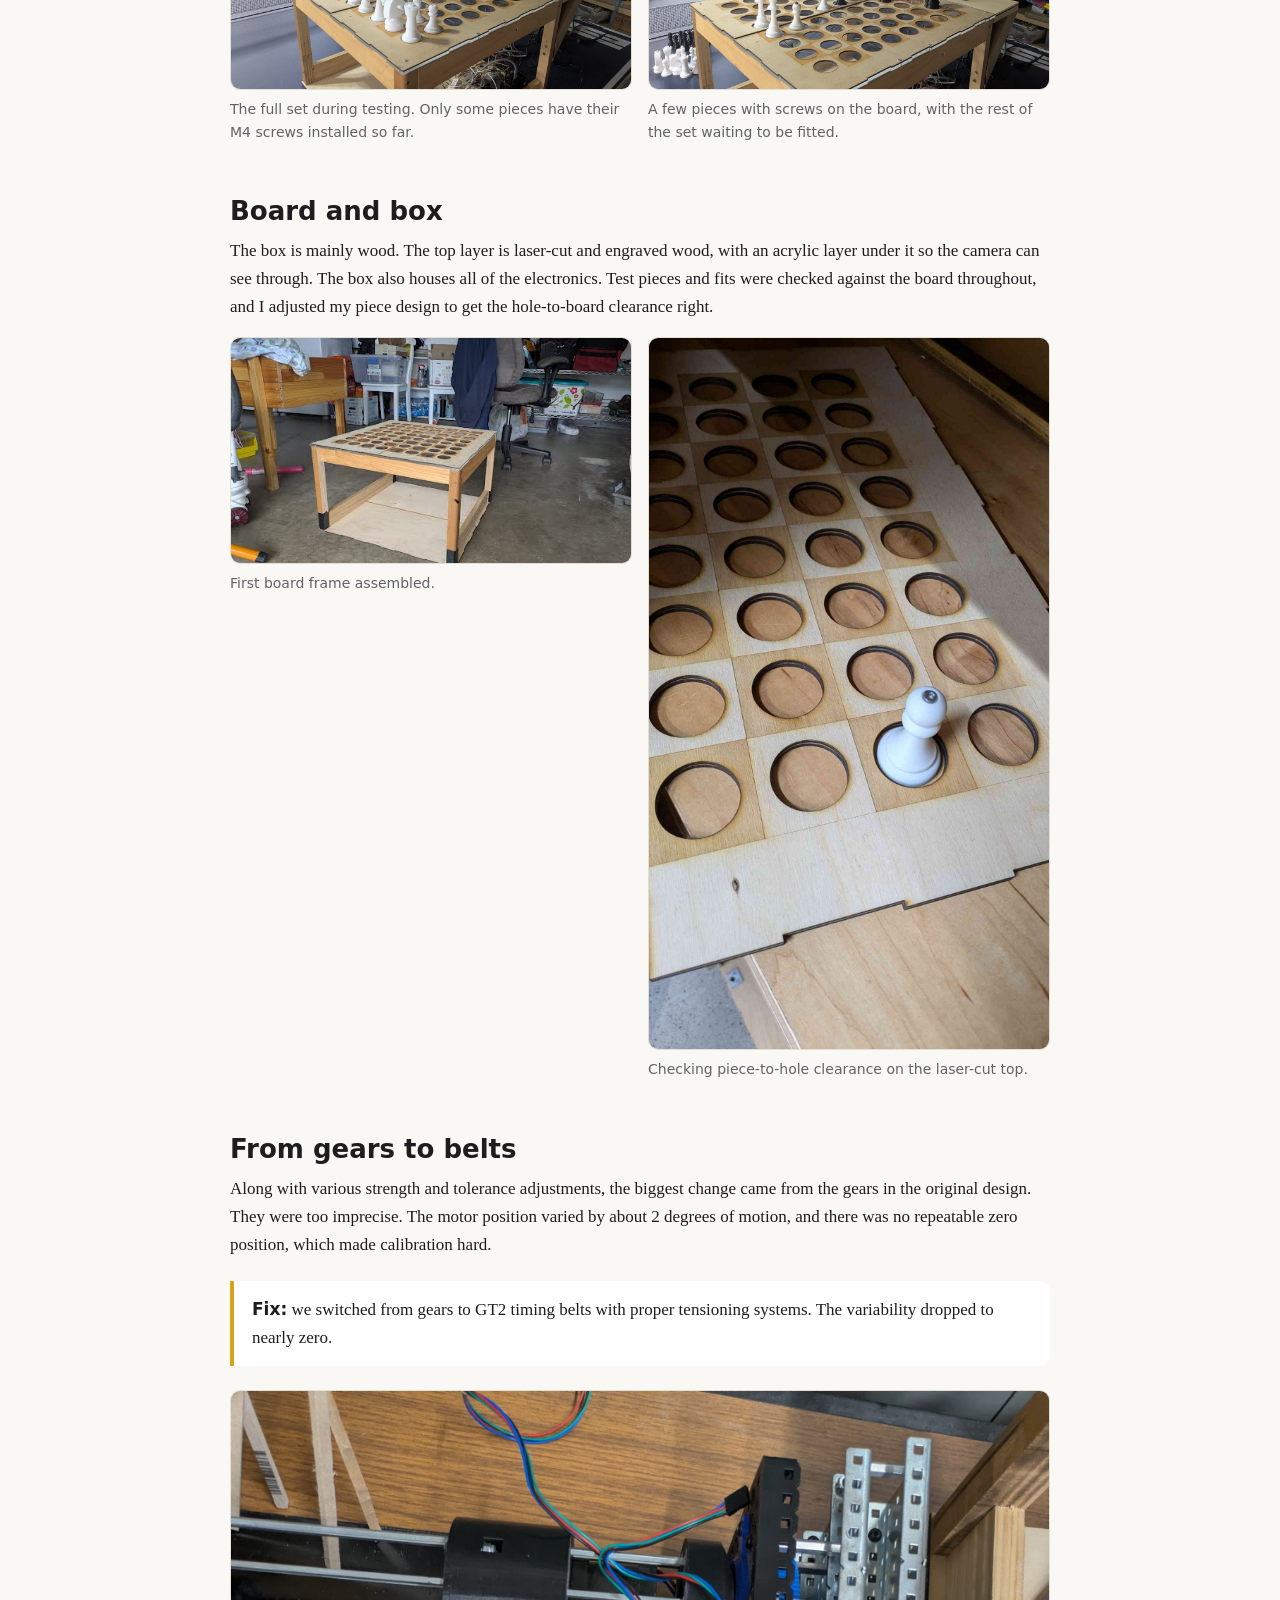
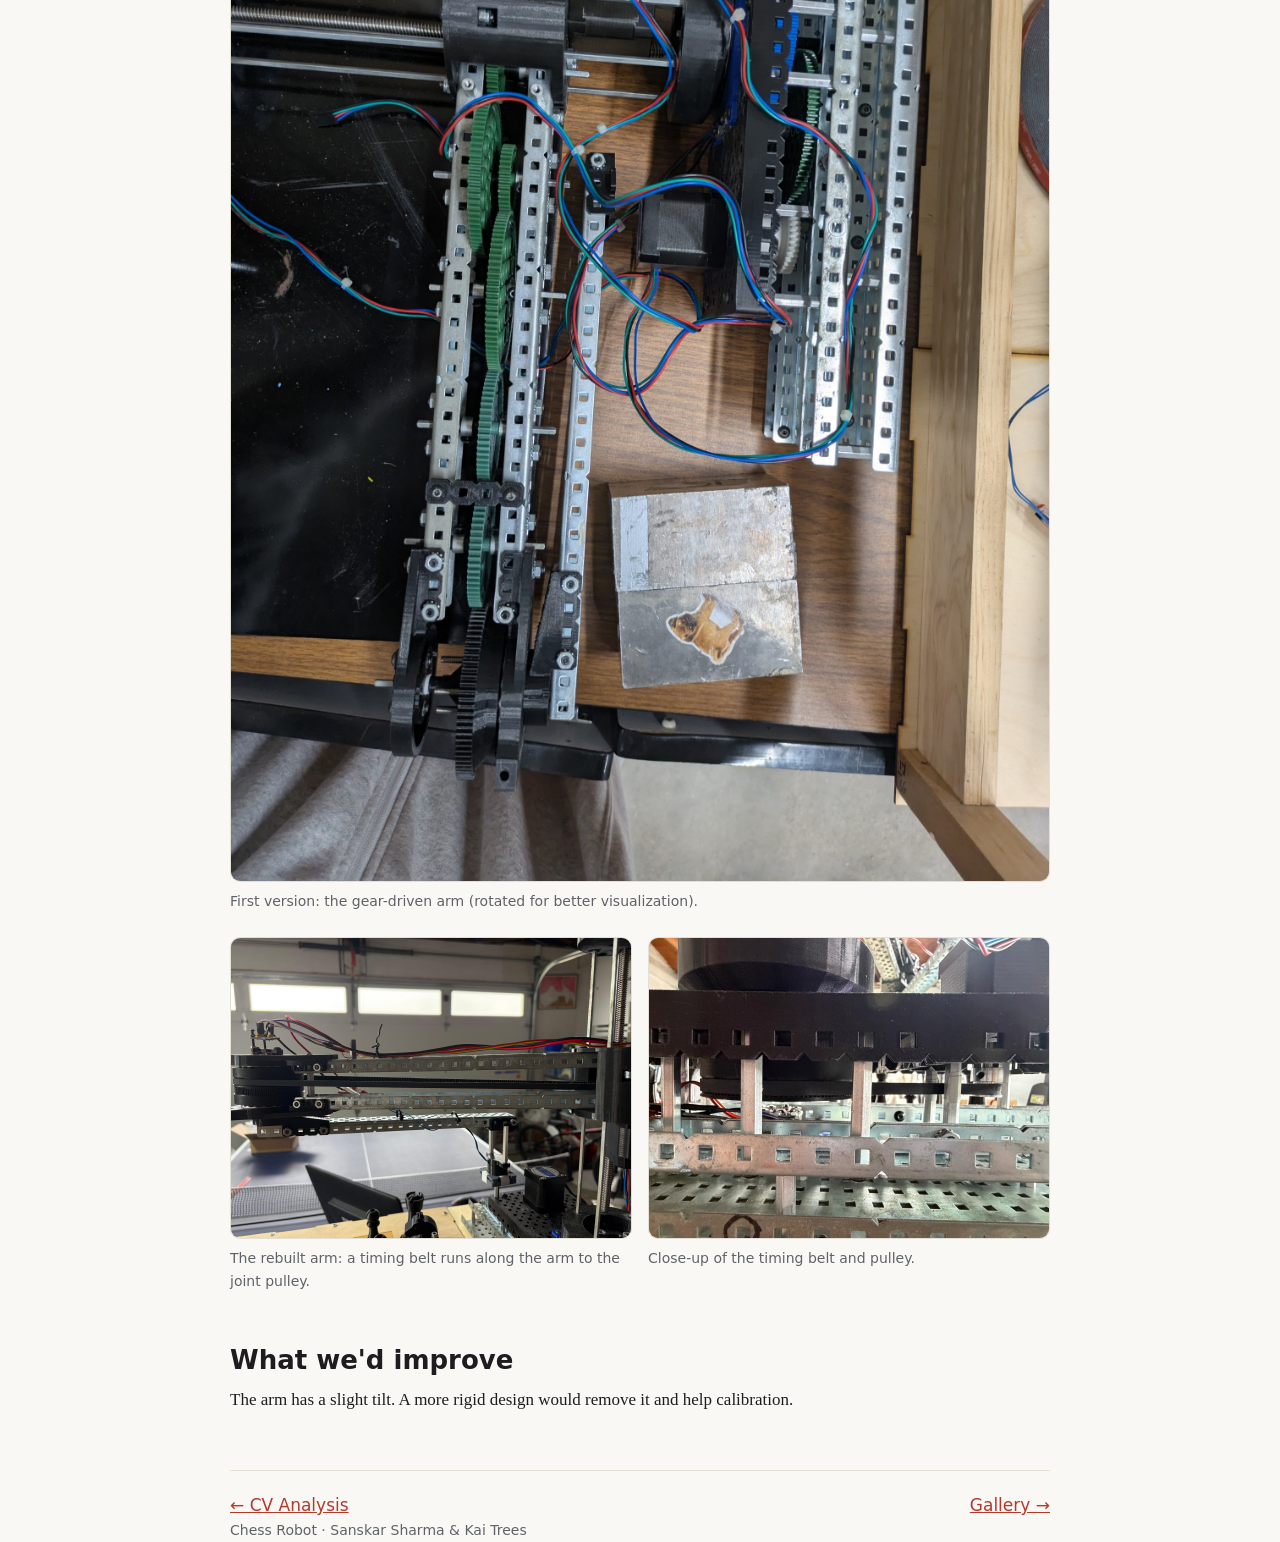
==== commit e62cbf59: "Rename CV link to Computer Vision" ====
--- a/arm.html
+++ b/arm.html
@@ -15,7 +15,7 @@
     <a href="design.html">Design</a>
     <a href="kinematics.html">Kinematics</a>
     <a href="vision.html">Vision</a>
-    <a href="cv.html">CV</a>
+    <a href="cv.html">Computer Vision</a>
     <a class="on" href="arm.html">Arm</a>
     <a href="gallery.html">Gallery</a>
   </div>
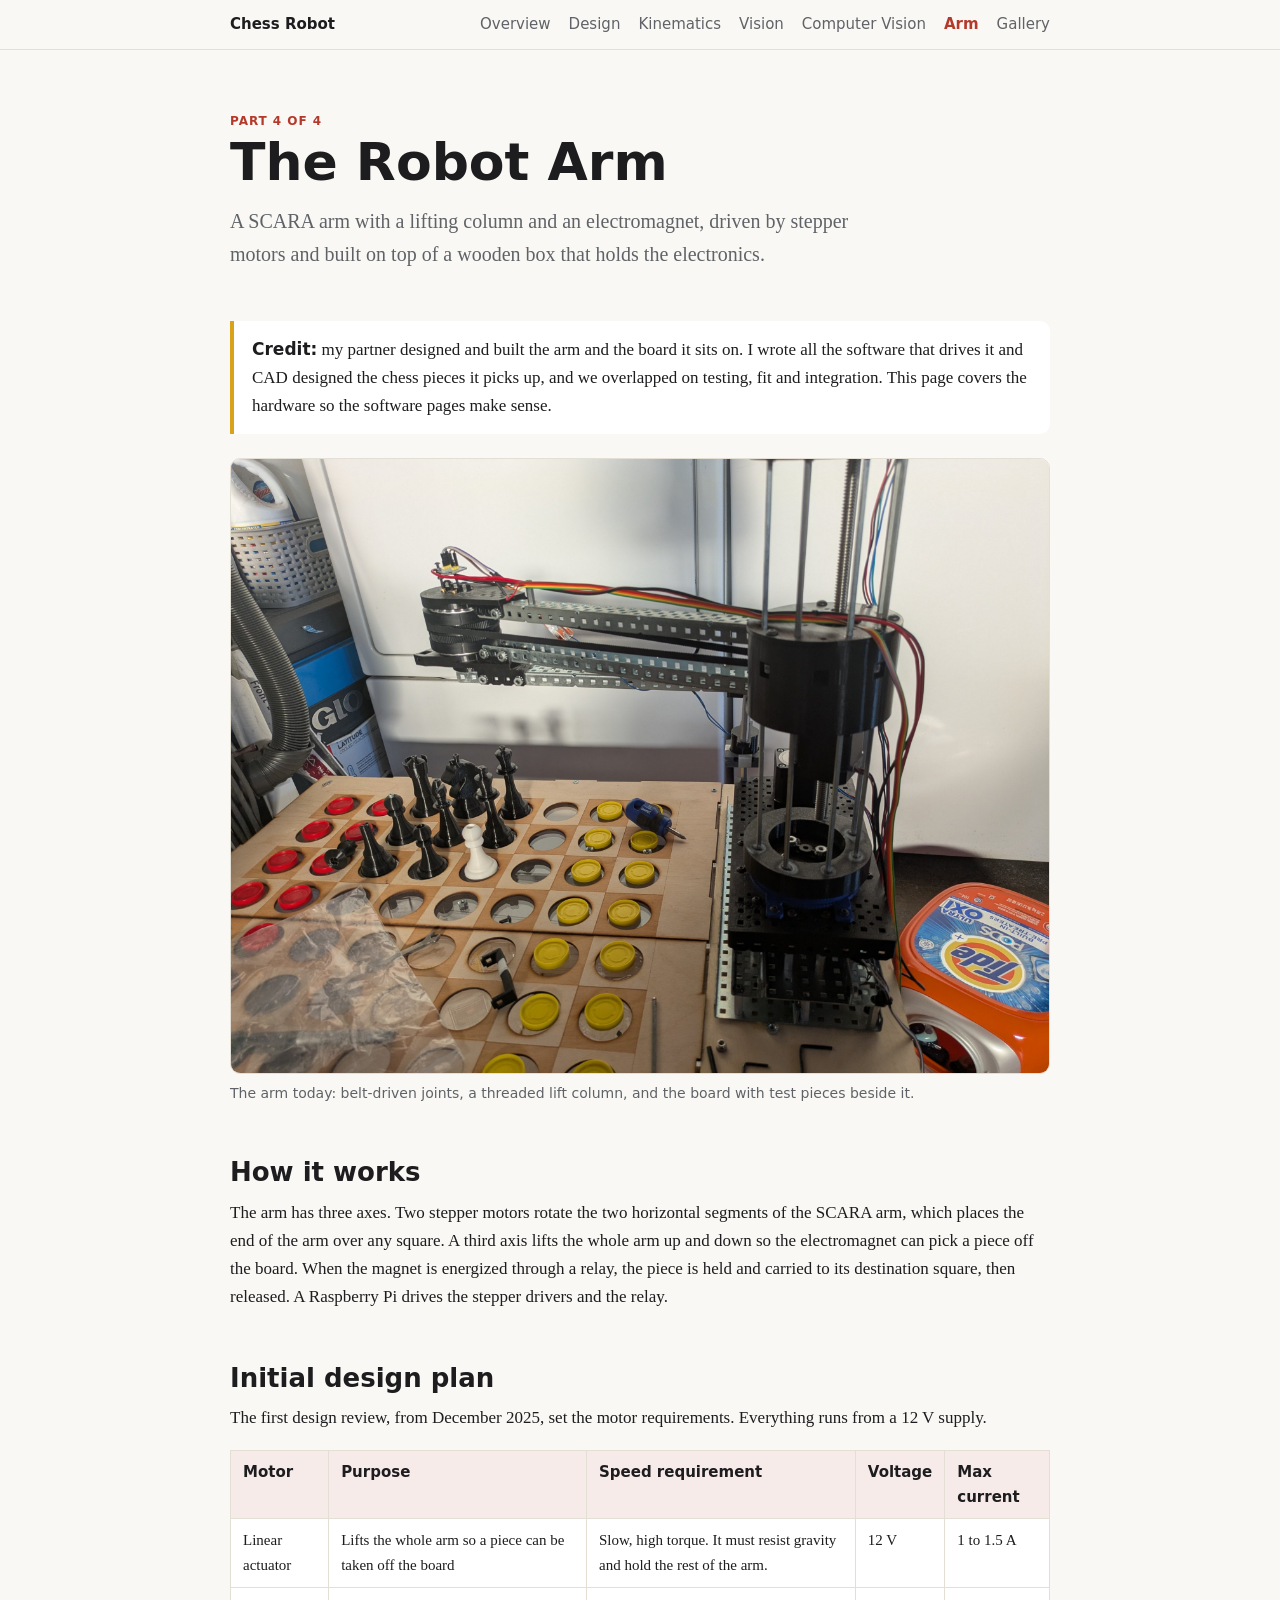
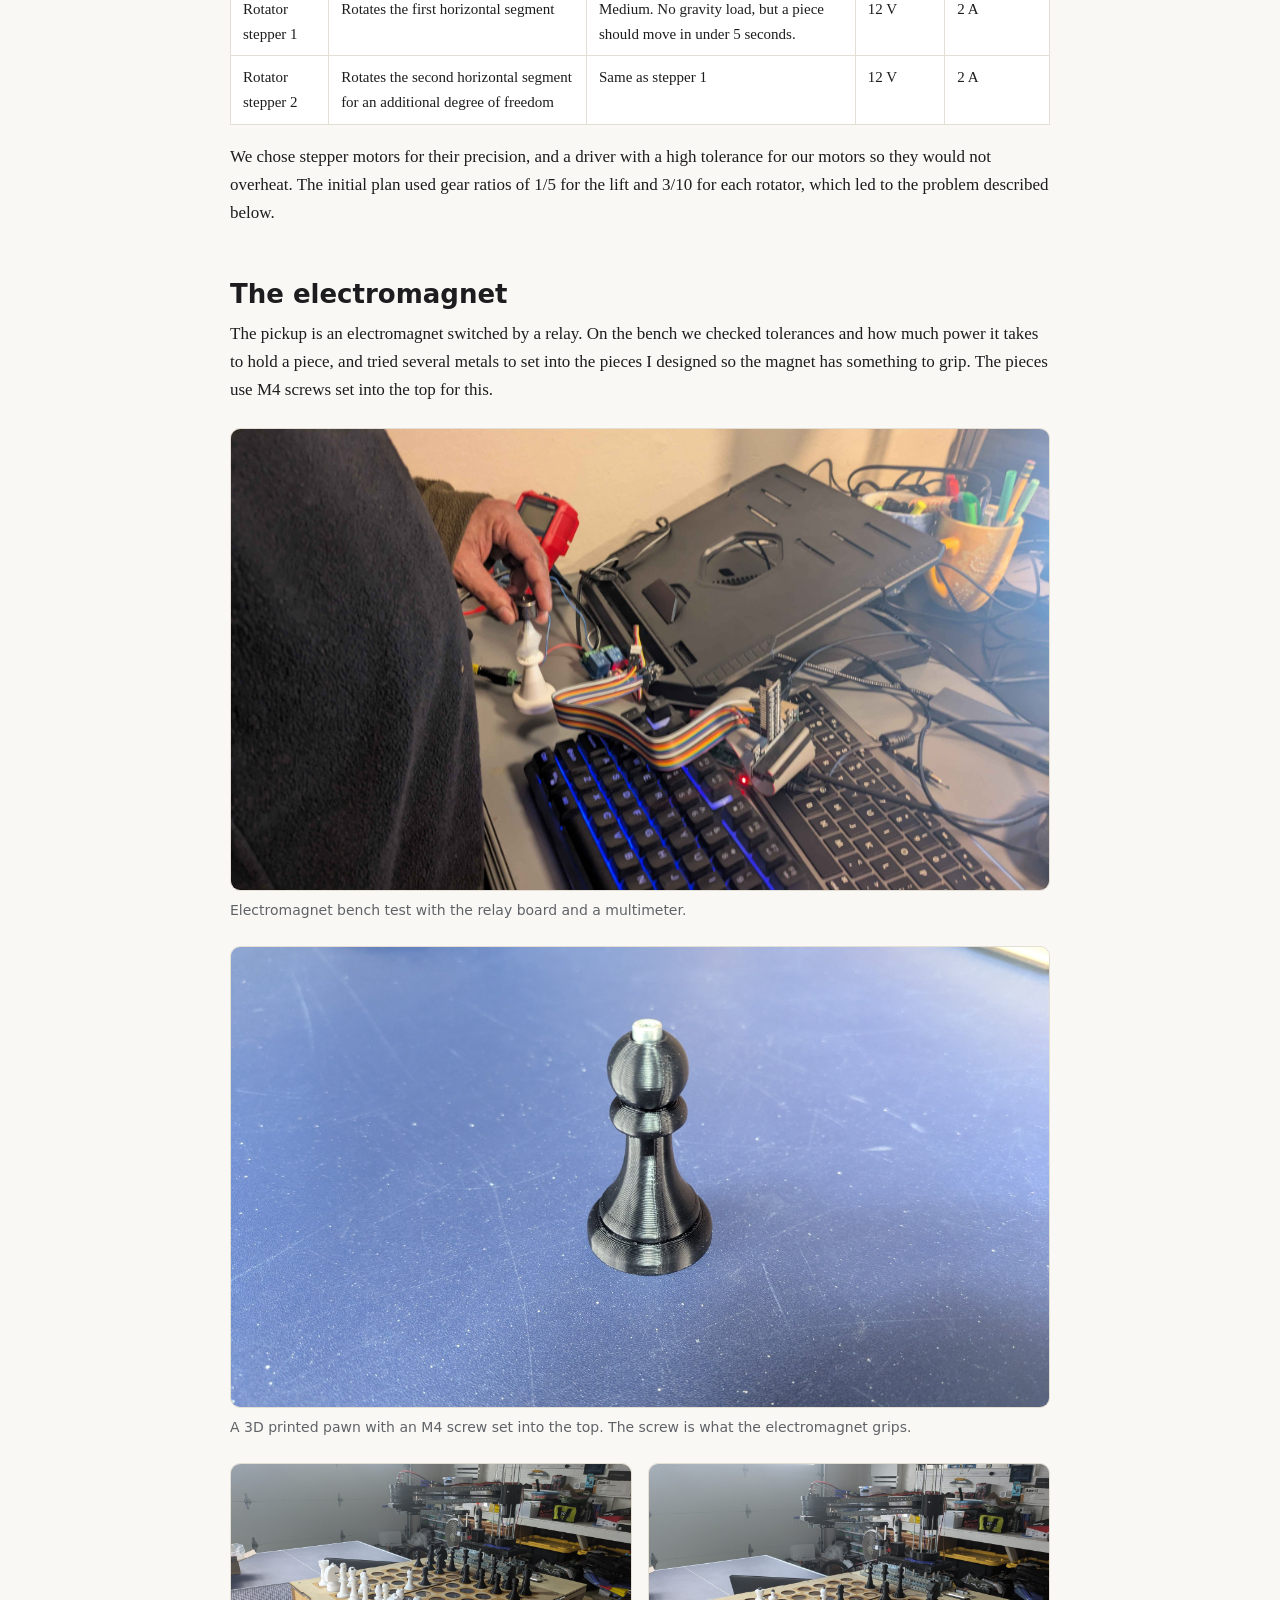
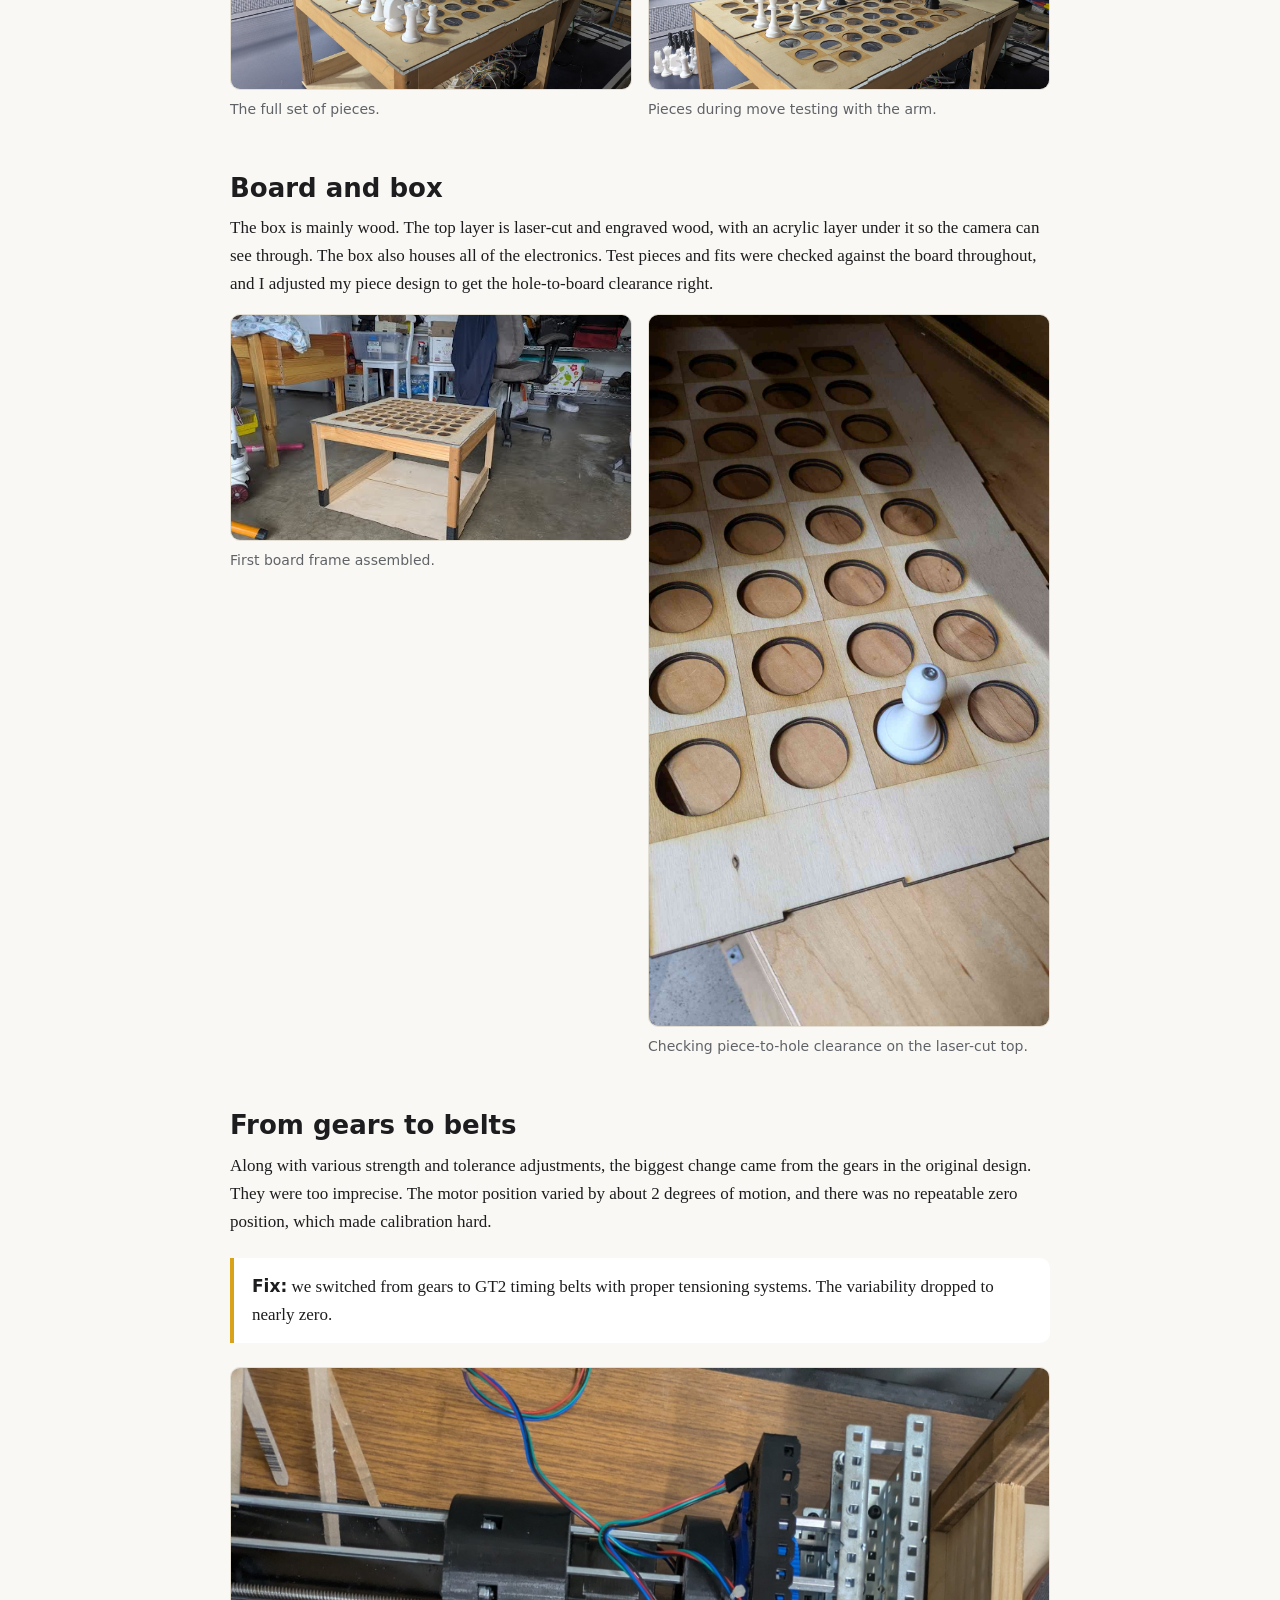
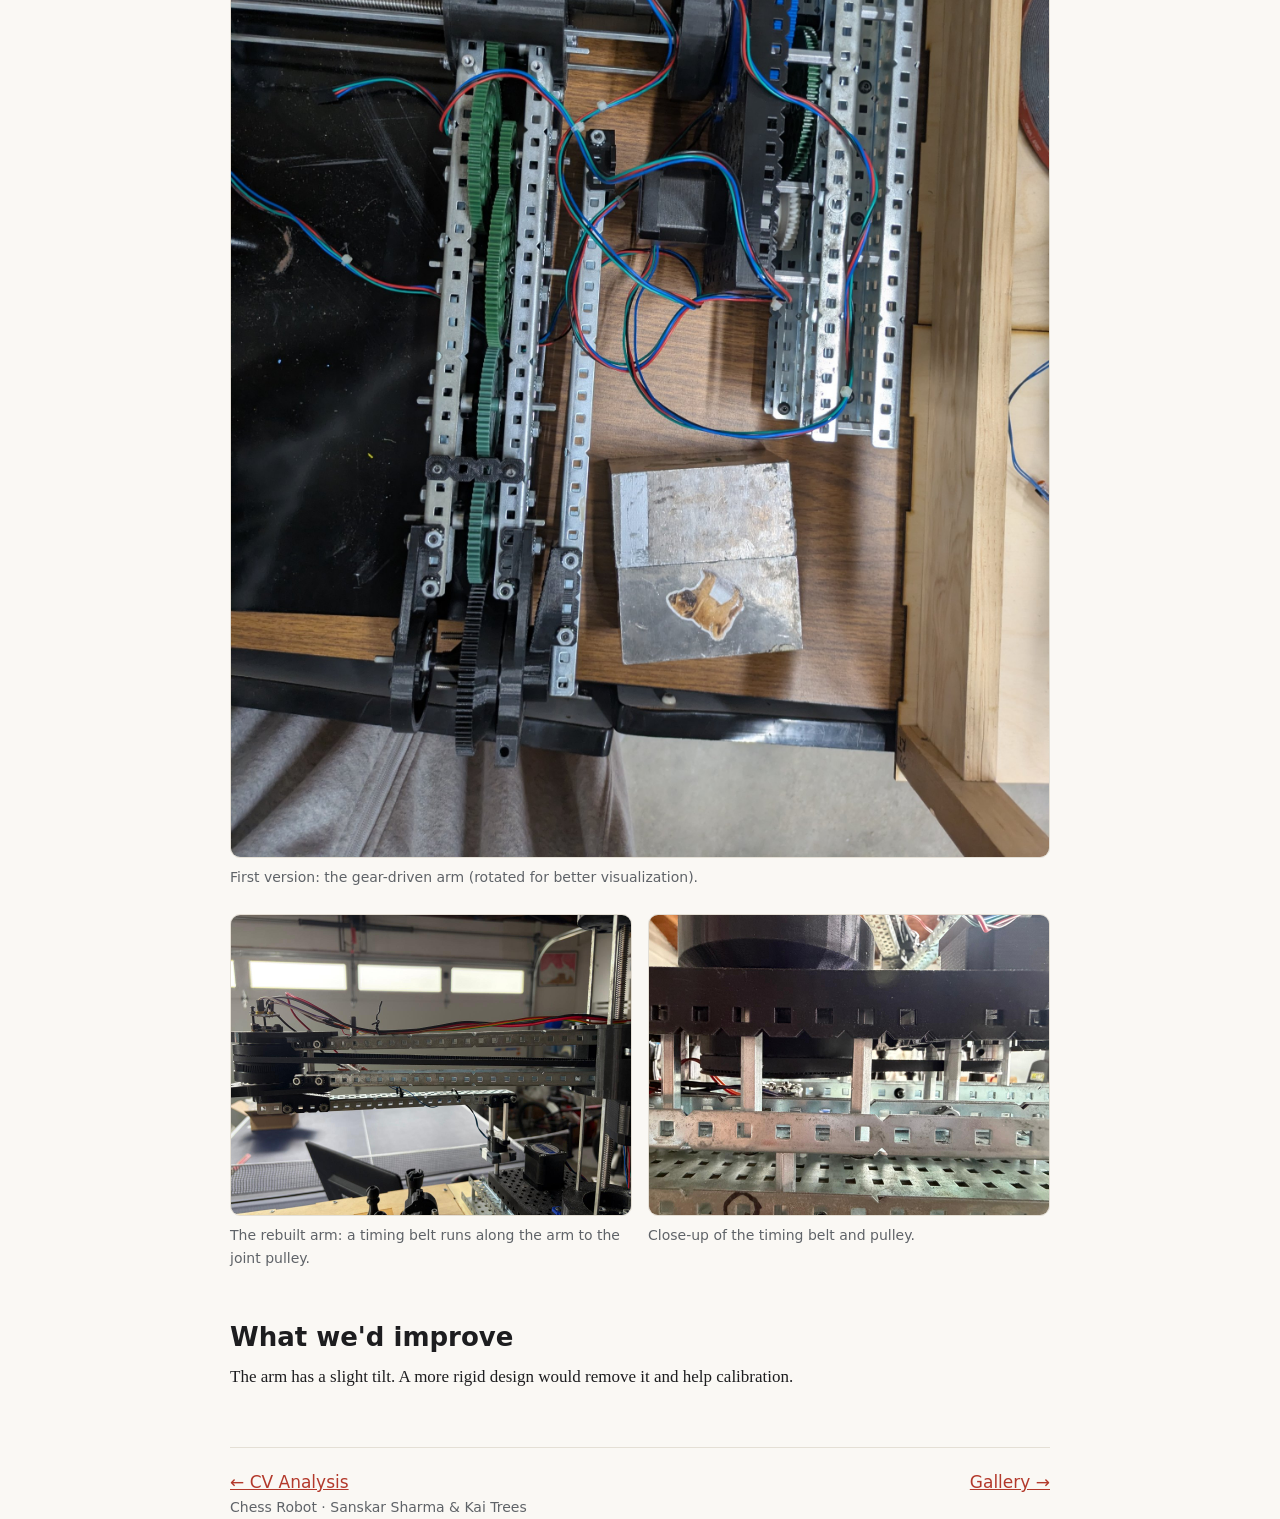
==== commit a4ae9013: "Update figcaptions for images in arm.html" ====
--- a/arm.html
+++ b/arm.html
@@ -63,11 +63,11 @@
   <div class="grid2">
     <figure>
       <img src="images/pieces-screws-all.jpg" alt="The full set of pieces on the board, with M4 screws visible in the tops of some of them">
-      <figcaption>The full set during testing. Only some pieces have their M4 screws installed so far.</figcaption>
+      <figcaption>The full set of pieces.</figcaption>
     </figure>
     <figure>
       <img src="images/pieces-screws-testing.jpg" alt="A few white and black pieces on the board with M4 screws in their tops, and the rest of the set on the table beside it">
-      <figcaption>A few pieces with screws on the board, with the rest of the set waiting to be fitted.</figcaption>
+      <figcaption>Pieces during move testing with the arm.</figcaption>
     </figure>
   </div>
 
